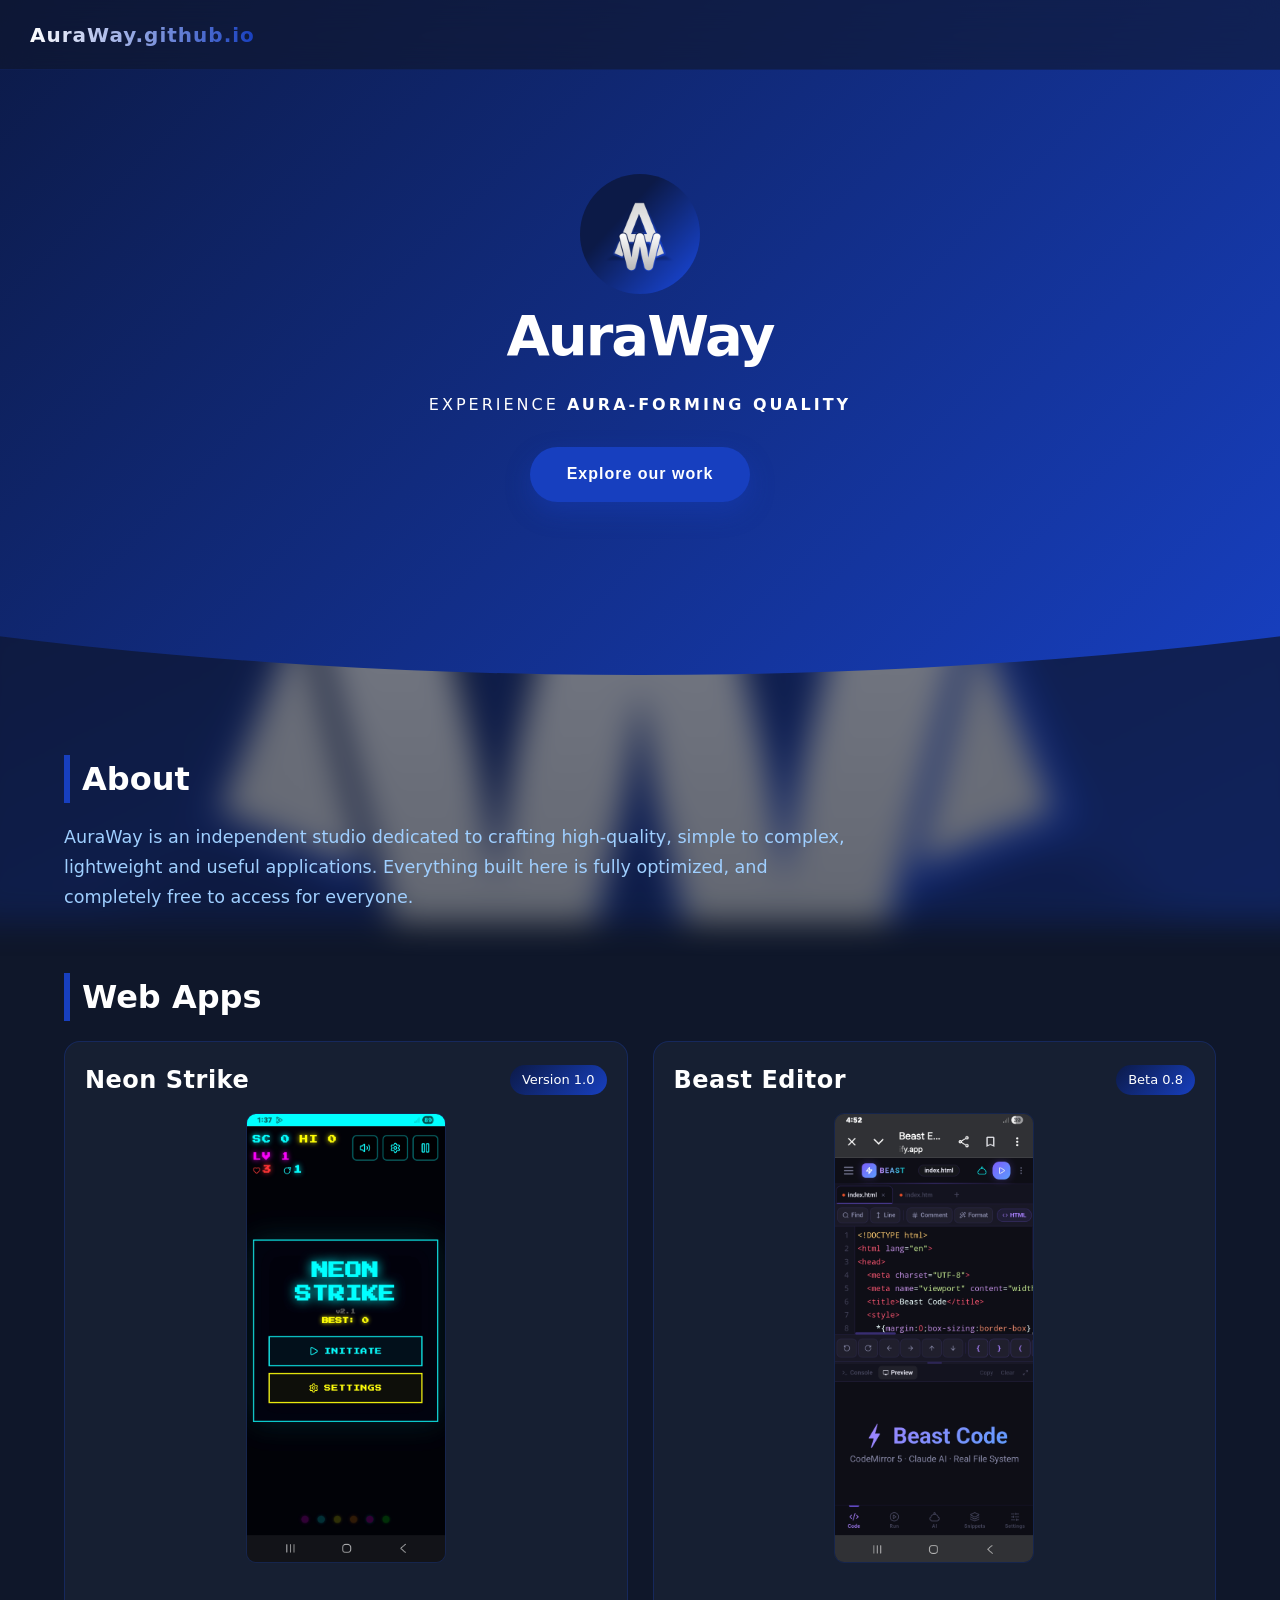
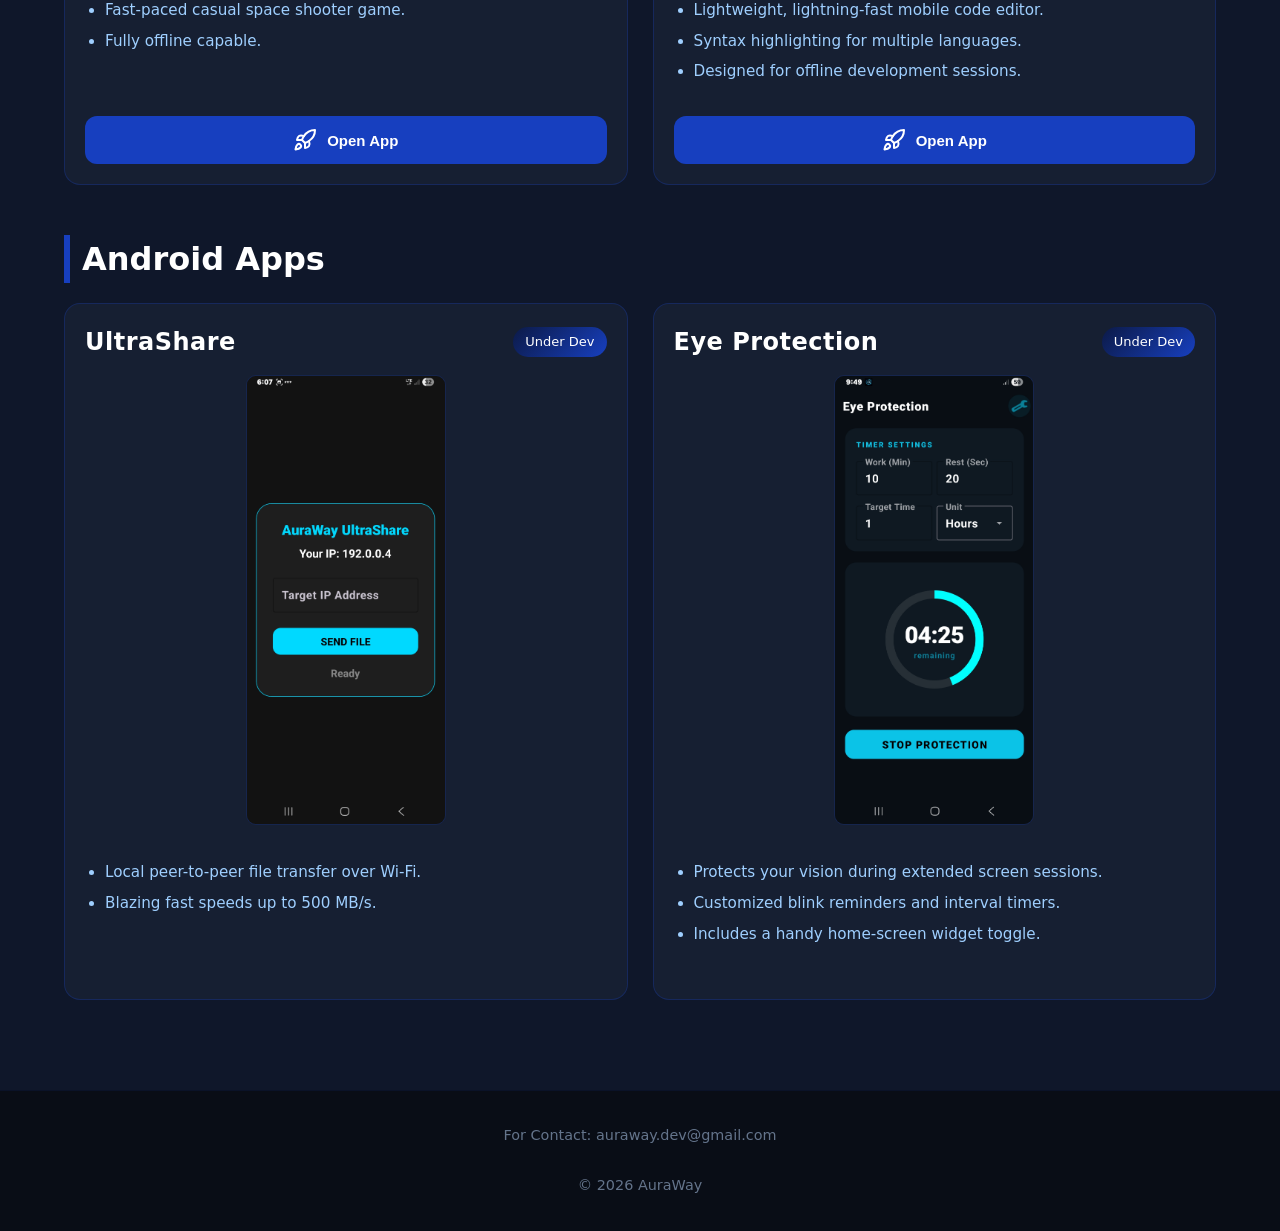
==== index.html @ 6bbdfcbd "Add files via upload" ====
<!DOCTYPE html>
<html lang="en">
<head>
  <meta charset="UTF-8">
  <meta name="viewport" content="width=device-width, initial-scale=1.0">
  <meta name="icon" content="aura_logo.png">
  <link rel="icon" type="image/png" href="aura_logo.png">
  <script src="lucide.min.js"></script>
  <title>AuraWay</title>
  <style>
    :root {
      --accent: linear-gradient(135deg, #0C1A47, #173fbf);
      --accent-one: #173fbf;
      --accent-two: #173fbf;
      --bg: #0f172a;
      --card-bg: #1e293b;
    }
    
    * {
      box-sizing: border-box;
    }
    
    body {
      margin: 0;
      font-family: 'Segoe UI', system-ui, -apple-system, sans-serif;
      color: white;
      overflow-x: hidden;
      line-height: 1.5;
      background-color: #0f172a; /* Safe fallback background color */
    }

    /* Highly Optimized Mobile-Friendly Parallax Layer */
    .auraway-fixed-bg {
      position: fixed;
      top: 0;
      left: 0;
      width: 100vw;
      height: 100vh;
      z-index: -1; /* Keeps background elements underneath text and cards */
      background-image: url("aura_logo_full.jpg");
      background-size: cover;
      background-position: center;
      
      /* Pure GPU rendering system to prevent mobile stuttering */
      filter: blur(15px);
      opacity: 0.45; /* Enhances reading accessibility against project text templates */
      transform: translate3d(0, 0, 0) scale(1.05); /* scale overrides edge blur halos */
      will-change: transform;
    }
    
    header {
      position: fixed;
      top: 0;
      width: 100%;
      height: 70px;
      display: flex;
      align-items: center;
      padding: 0 30px;
      background: rgba(15, 23, 42, 0.6);
      backdrop-filter: blur(15px);
      -webkit-backdrop-filter: blur(15px);
      z-index: 1000;
      border-bottom: 1px solid rgba(23, 63, 191, 0.2);
    }
    
    header h1 {
      font-size: 20px;
      margin: 0;
      letter-spacing: 1px;
      background: linear-gradient(to right, #ffffff, #173fbf);
      -webkit-background-clip: text;
      -webkit-text-fill-color: transparent;
    }
    
    .intro {
      height: 75vh;
      display: flex;
      flex-direction: column;
      align-items: center;
      justify-content: center;
      background: var(--accent);
      text-align: center;
      clip-path: ellipse(150% 100% at 50% 0%);
      padding: 0 20px;
    }
    
    .intro h1 {
      font-size: 3.5rem;
      margin: 0;
      font-weight: 800;
      letter-spacing: -2px;
      animation: slideUp 0.8s ease-out forwards;
    }
    
    .para {
      font-size: 1rem;
      text-transform: uppercase;
      letter-spacing: 3px;
      margin: 15px 0 30px 0;
      opacity: 0;
      animation: slideUp 0.8s ease-out 0.2s forwards;
    }
    
    .intro button {
      width: 220px;
      height: 55px;
      font-size: 16px;
      font-weight: 700;
      letter-spacing: 1px;
      border-radius: 50px;
      background: #173fbf;
      border: none;
      color: white;
      cursor: pointer;
      transition: transform 0.2s, box-shadow 0.2s;
      box-shadow: 0 10px 25px rgba(23, 63, 191, 0.4);
      -webkit-tap-highlight-color: transparent;
    }
    
    .intro button:active {
      transform: scale(0.95);
    }
    
    @keyframes slideUp {
      from {
        opacity: 0;
        transform: translateY(30px);
      }
      to {
        opacity: 1;
        transform: translateY(0);
      }
    }

    .container {
      width: 90%;
      max-width: 1200px;
      margin: 0 auto;
      padding: 40px 0;
    }

    .about-section {
      margin: 40px 0 60px 0;
    }

    .about-section p {
      font-size: 1.1rem;
      color: #9fcfff;
      max-width: 800px;
      line-height: 1.7;
    }

    .section-title {
      font-size: 2rem;
      margin: 40px 0 20px 0;
      color: white;
      border-left: 6px solid var(--accent-two);
      padding-left: 12px;
      font-weight: 800;
    }
    
    /* Responsive Grid for Cards */
    .grid-container {
      display: grid;
      grid-template-columns: repeat(auto-fit, minmax(280px, 1fr));
      gap: 25px;
      margin-bottom: 50px;
    }
    
    .card {
      background: rgba(30, 41, 59, 0.5);
      border: 1px solid rgba(23, 63, 191, 0.3);
      padding: 20px;
      border-radius: 16px;
      transition: all 0.3s ease;
      display: flex;
      flex-direction: column;
      justify-content: space-between;
    }

    .card-content {
      display: flex;
      flex-direction: column;
    }
    
    .card h2 {
      font-size: 1.5rem;
      font-weight: 800;
      letter-spacing: 0.5px;
      color: white;
      margin-top: 0;
      margin-bottom: 15px;
      text-align: center;
    }

    .card img {
      width: 100%;
      max-width: 200px;
      height: 450px;
      object-fit: cover;
      border-radius: 10px;
      border: 1px solid rgba(23, 63, 191, 0.2);
      margin: 0 auto 20px auto;
    }

    .card ul {
      padding-left: 20px;
      margin-bottom: 25px;
      color: #9fcfff;
    }
    
    .card li {
      margin-bottom: 8px;
      font-size: 0.95rem;
    }
    
    .card:hover {
      border-color: var(--accent-two);
      transform: translateY(-5px);
      background: rgba(30, 41, 59, 0.8);
      box-shadow: 0 10px 20px rgba(0, 0, 0, 0.2);
    }

    .card a {
      text-decoration: none;
      width: 100%;
    }
    
    .card button {
      width: 100%;
      height: 48px;
      font-size: 15px;
      font-weight: 600;
      border-radius: 12px;
      background: #173fbf;
      border: none;
      color: white;
      cursor: pointer;
      transition: 0.2s;
    }

    .card button:hover {
      background: #1e4edf;
    }

    .card button:active {
      transform: scale(0.98);
    }
    
    footer {
      background: #090d16;
      display: flex;
      flex-direction: column;
      align-items: center;
      justify-content: center;
      border-top: 1px solid rgba(23, 63, 191, 0.1);
      color: #64748b;
      font-size: 0.9rem;
      padding: 20px 0;
    }
    
    #aura_logo {
      width: 120px;
      height: 120px;
      background-size: cover;
      border-radius: 50%;
      animation: slideUp 0.8s ease-out forwards;
    }
    
    .row {
      display: flex;
      gap: 10px;
      justify-content: center;
      align-items: center;
    }
    
    .app_status {
      background: var(--accent);
      border-radius: 20px;
      font-size: 13px;
      display: flex;
      align-items: center;
      justify-content: center;
      height: 30px;
      padding: 0 12px;
    }
    
    .notshow {
      display: none;
    }
  </style>
</head>
<body>

  <!-- Isolated Performant Fixed Background Container Layer -->
  <div class="auraway-fixed-bg"></div>

  <header>
    <h1>AuraWay.github.io</h1>
  </header>

  <div class="intro">
    <img src="aura_logo_big.png" id="aura_logo" alt="AuraWay Logo">
    <h1>AuraWay</h1>
    <p class="para">Experience <b>Aura-Forming Quality</b></p>
    <button onclick="document.getElementById('web-apps').scrollIntoView({behavior: 'smooth'})">Explore our work</button>
  </div>

  <div class="container">
    
    <!-- About Section -->
    <div class="about-section">
      <h2 class="section-title">About</h2>
      <p>
        AuraWay is an independent studio dedicated to crafting high-quality, simple to complex, lightweight and useful applications. Everything built here is fully optimized, and completely free to access for everyone.
      </p>
    </div>

    <!-- Web Apps Section -->
    <h2 class="section-title" id="web-apps">Web Apps</h2>
    <div class="grid-container">
      
      <!-- Neon Strike -->
      <div class="card">
        <div class="card-content">
          <div class="row" style="justify-content: space-between; width: 100%; margin-bottom: 15px;">
            <h2 style="margin: 0;">Neon Strike</h2>
            <div class="app_status">Version 1.0</div>
          </div>
          <img src="n-s.jpg" alt="Neon Strike Showcase">
          <ul>
            <li>Fast-paced casual space shooter game.</li>
            <li>Fully offline capable.</li>
          </ul>
        </div>
        <a href="https://n-strike.netlify.app" target="_blank">
          <button>
            <div class="row">
              <i data-lucide="rocket"></i>
              <span>Open App</span>
            </div>
          </button>
        </a>
      </div>

      <!-- Hidden Beast Converter Element Structure -->
      <div class="notshow">
        <div class="card-content">
          <h2>Beast Converter</h2>
          <img src="" alt="Beast Converter Showcase">
          <ul>
            <li>High-speed local audio converter.</li>
            <li>Audio enhancements like bass boost and reverb.</li>
            <li>Built-in audio metadata/tag editor.</li>
          </ul>
        </div>
        <a href="https://beast-converter.netlify.app" target="_blank">
          <button>
            <div class="row">
              <i data-lucide="rocket"></i>
              <span>Open App</span>
            </div>
          </button>
        </a>
      </div>

      <!-- Beast Editor -->
      <div class="card">
        <div class="card-content">
          <div class="row" style="justify-content: space-between; width: 100%; margin-bottom: 15px;">
            <h2 style="margin: 0;">Beast Editor</h2>
            <div class="app_status">Beta 0.8</div>
          </div>
          <img src="b-ed.jpg" alt="Beast Editor Showcase">
          <ul>
            <li>Lightweight, lightning-fast mobile code editor.</li>
            <li>Syntax highlighting for multiple languages.</li>
            <li>Designed for offline development sessions.</li>
          </ul>
        </div>
        <a href="https://beast-editor.netlify.app" target="_blank">
          <button>
            <div class="row">
              <i data-lucide="rocket"></i>
              <span>Open App</span>
            </div>
          </button>
        </a>
      </div>
      
    </div>

    <!-- Android Apps Section -->
    <h2 class="section-title">Android Apps</h2>
    <div class="grid-container">
      
      <!-- UltraShare -->
      <div class="card">
        <div class="card-content">
          <div class="row" style="justify-content: space-between; width: 100%; margin-bottom: 15px;">
            <h2 style="margin: 0;">UltraShare</h2>
            <div class="app_status">Under Dev</div>
          </div>
          <img src="ultsh.jpg" alt="UltraShare Showcase">
          <ul>
            <li>Local peer-to-peer file transfer over Wi-Fi.</li>
            <li>Blazing fast speeds up to 500 MB/s.</li>
          </ul>
        </div>
      </div>

      <!-- Eye Protection -->
      <div class="card">
        <div class="card-content">
          <div class="row" style="justify-content: space-between; width: 100%; margin-bottom: 15px;">
            <h2 style="margin: 0;">Eye Protection</h2>
            <div class="app_status">Under Dev</div>
          </div>
          <img src="eye-pt.jpg" alt="Eye Protection Showcase">
          <ul>
            <li>Protects your vision during extended screen sessions.</li>
            <li>Customized blink reminders and interval timers.</li>
            <li>Includes a handy home-screen widget toggle.</li>
          </ul>
        </div>
        <button onclick="down_load('ep.apk')" class="notshow">
          <div class="row">
            <i data-lucide="download"></i> 
            <span>Download From Galaxy Store</span>
          </div>
        </button>
      </div>

    </div>

  </div>

  <footer>
    <p>For Contact: auraway.dev@gmail.com</p>
    <p id="cop">&copy; 2026 AuraWay</p>
  </footer>

  <script src="app.js"></script>
  <script>
    // Initialize Lucide icons seamlessly inside document lifecycle context
    if (typeof lucide !== 'undefined') {
      lucide.createIcons();
    }
  </script>
</body>
</html>
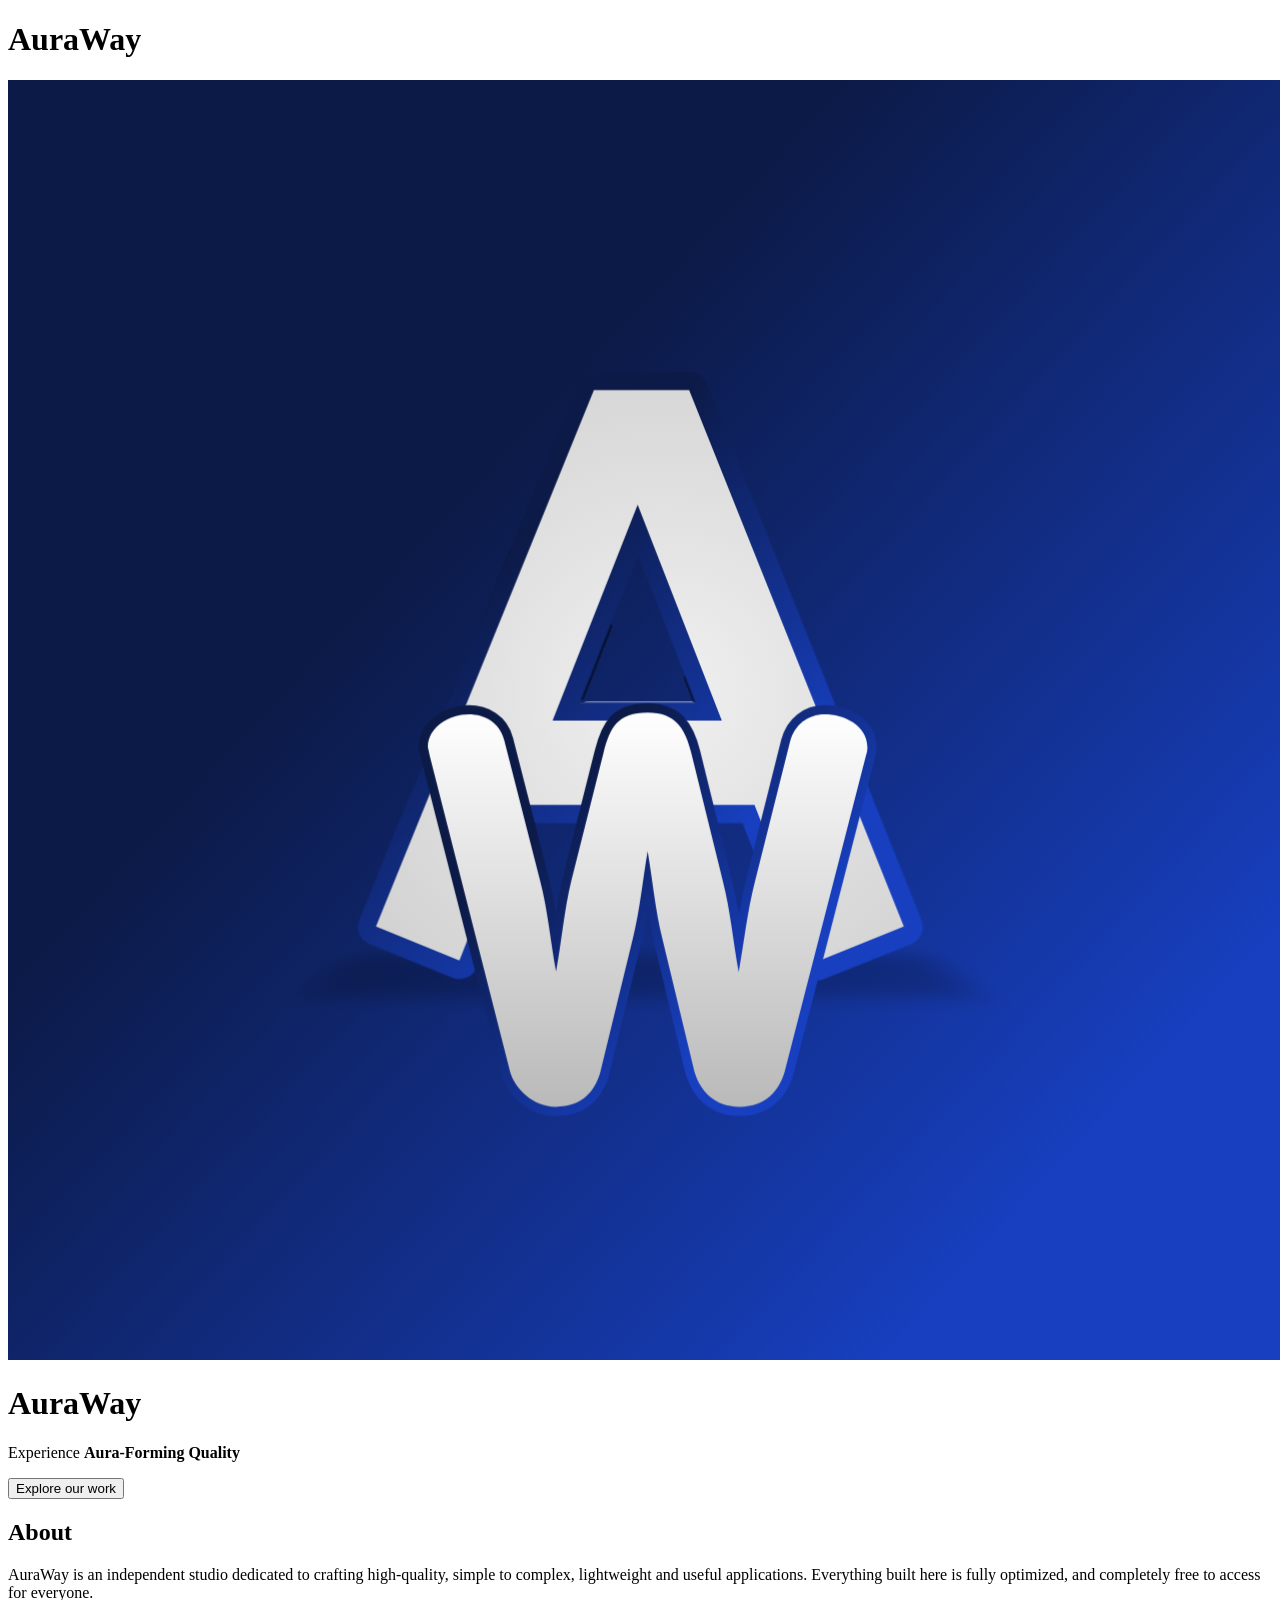
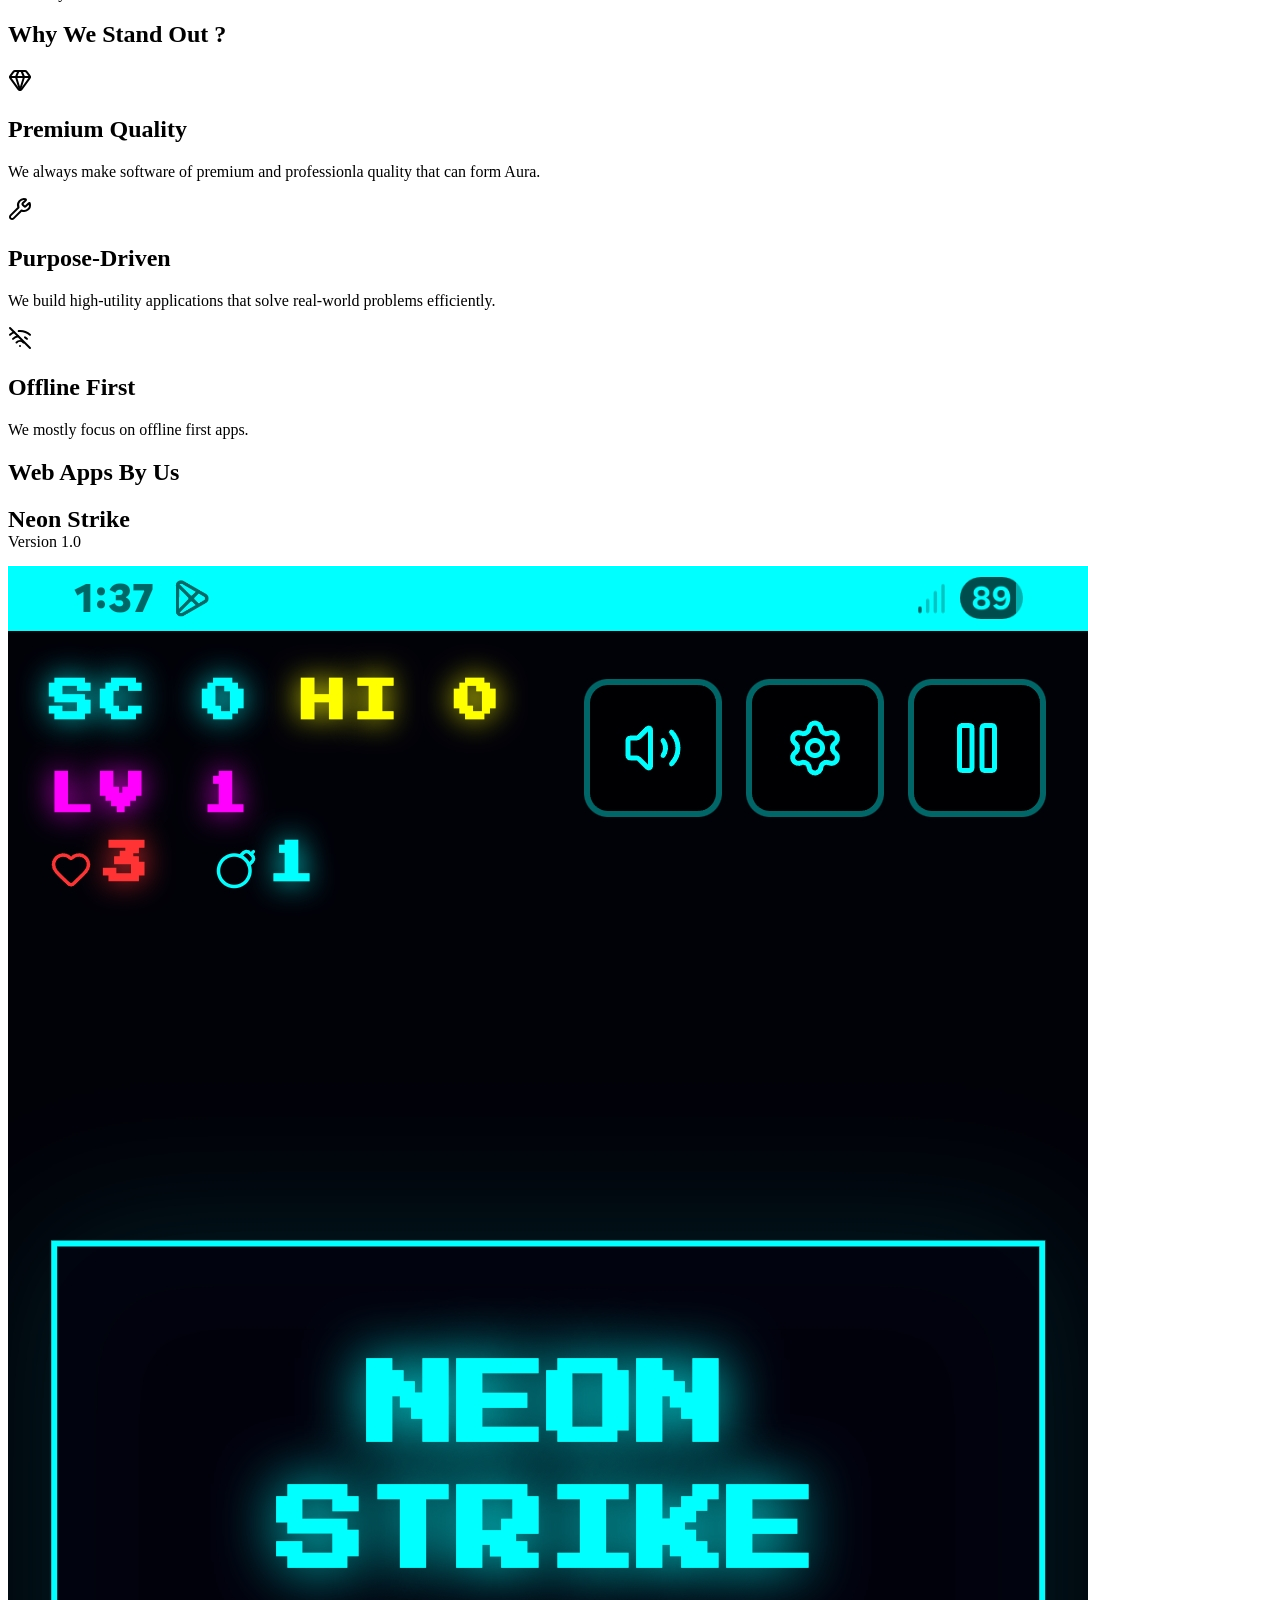
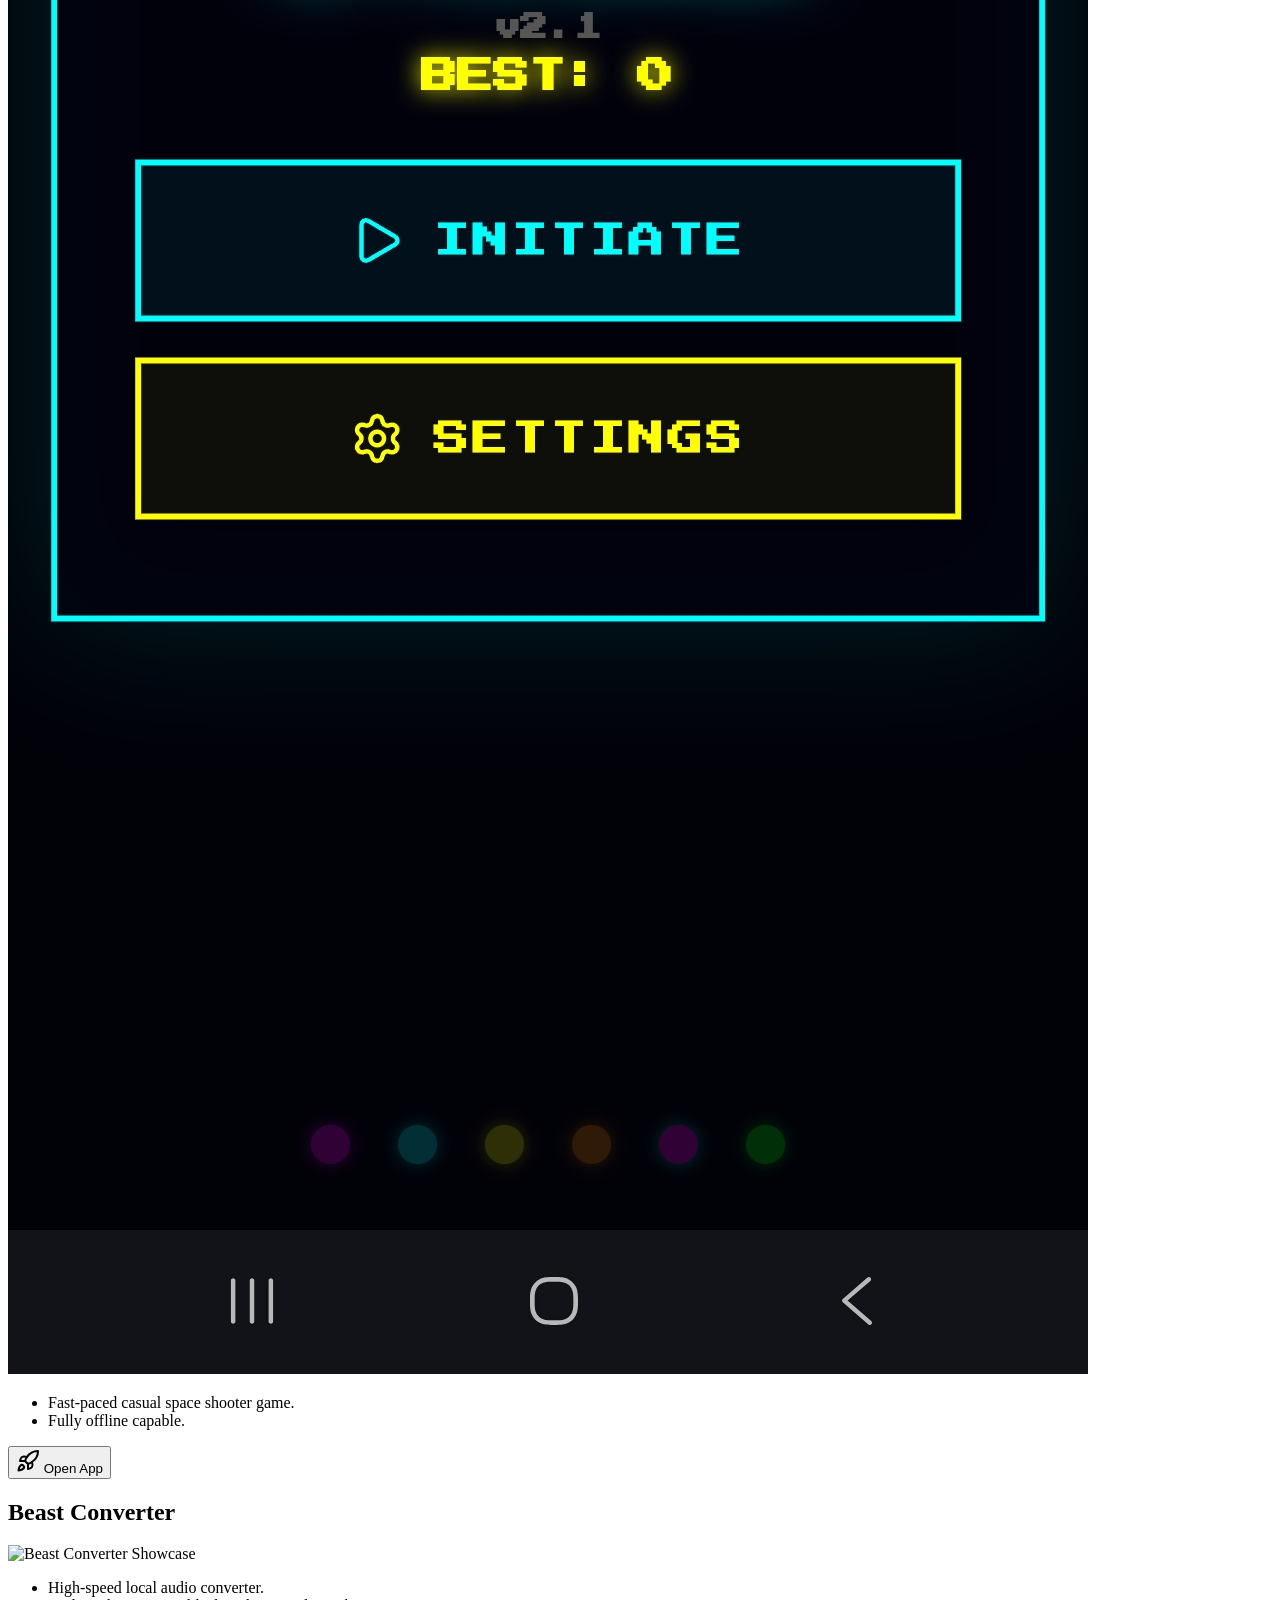
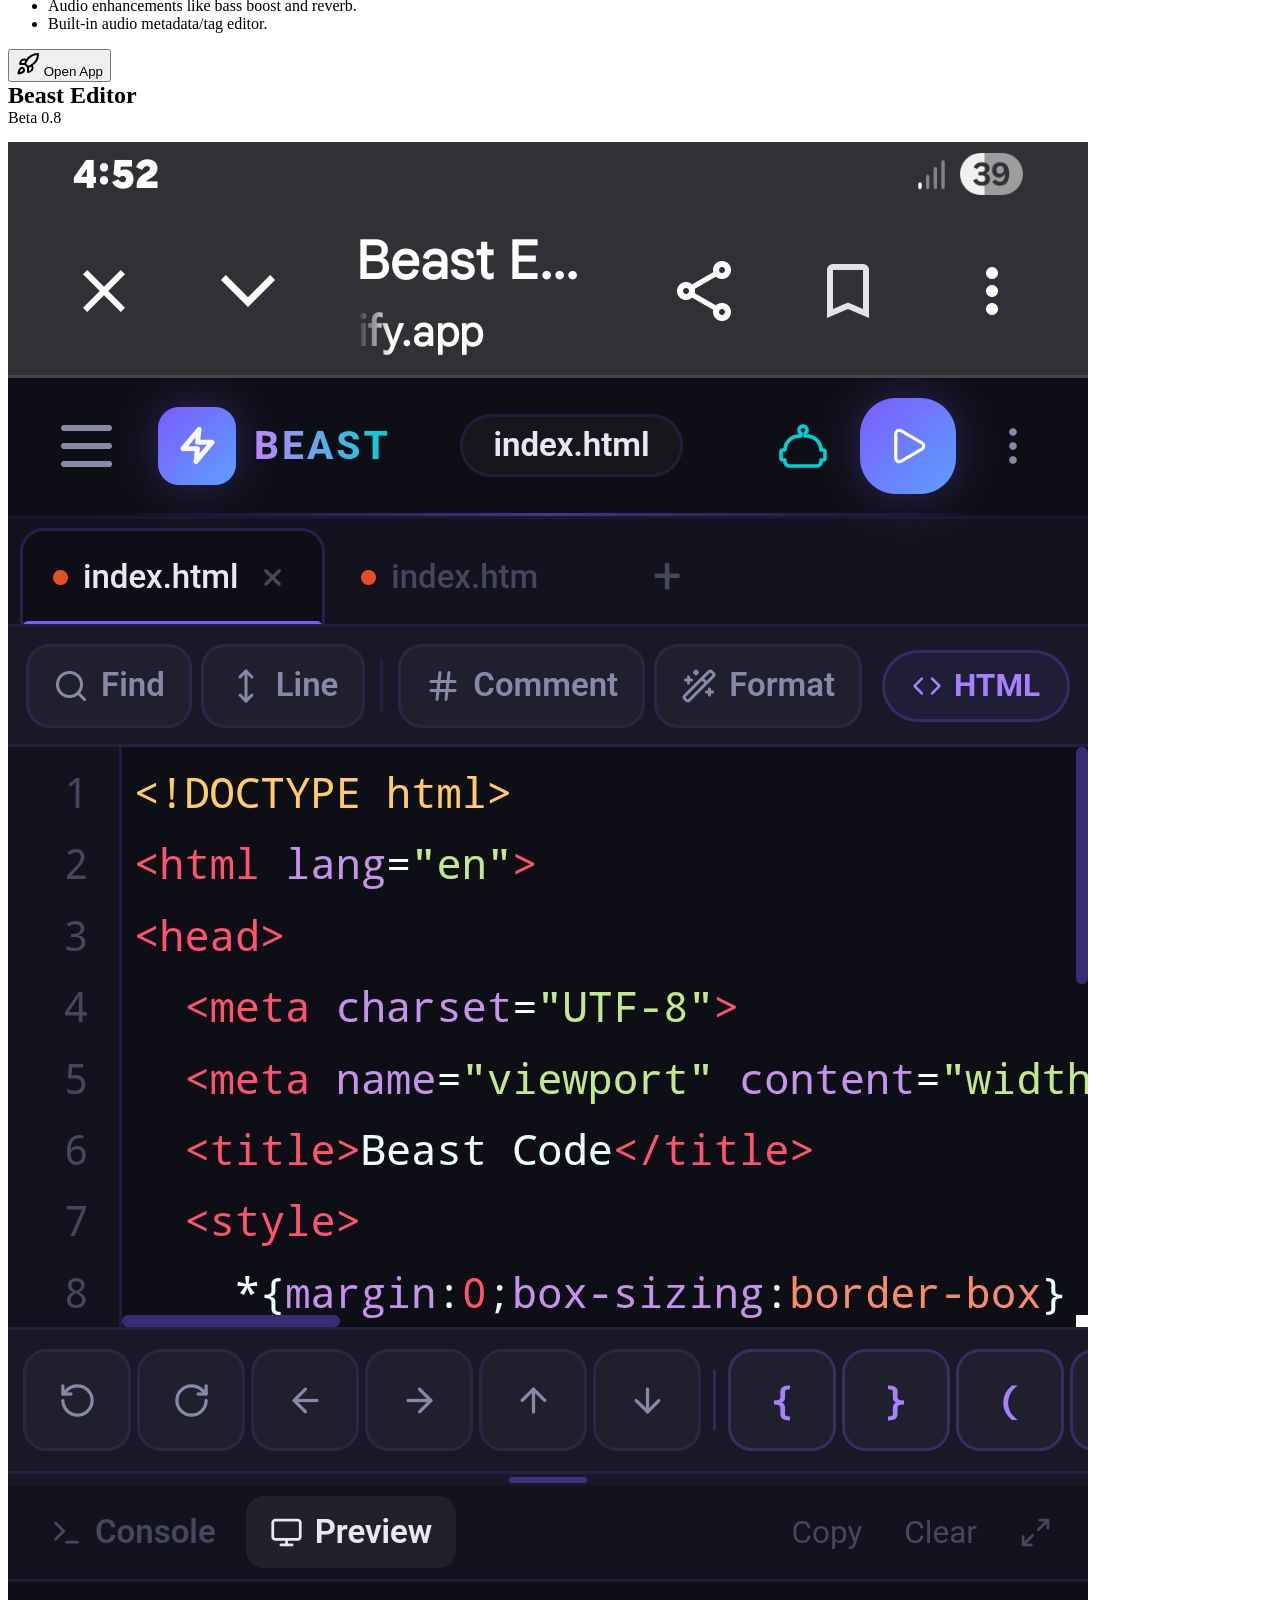
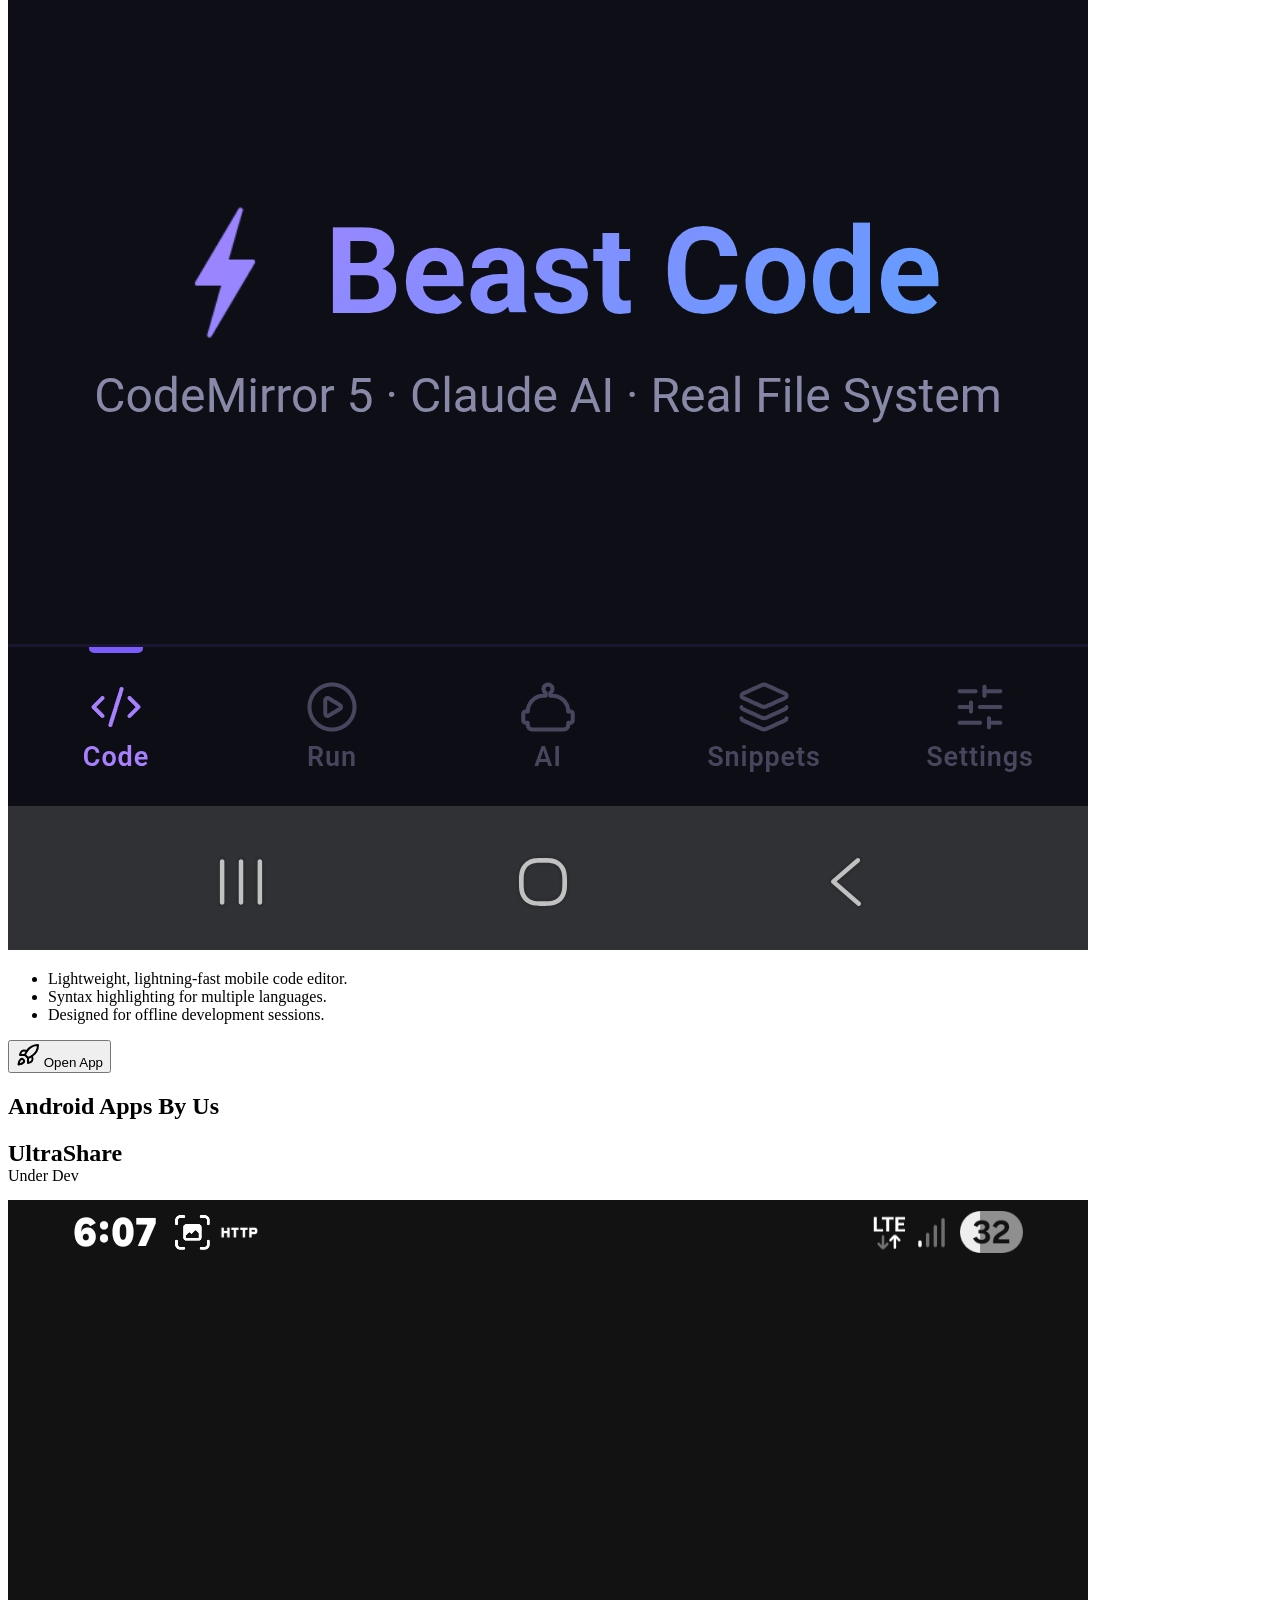
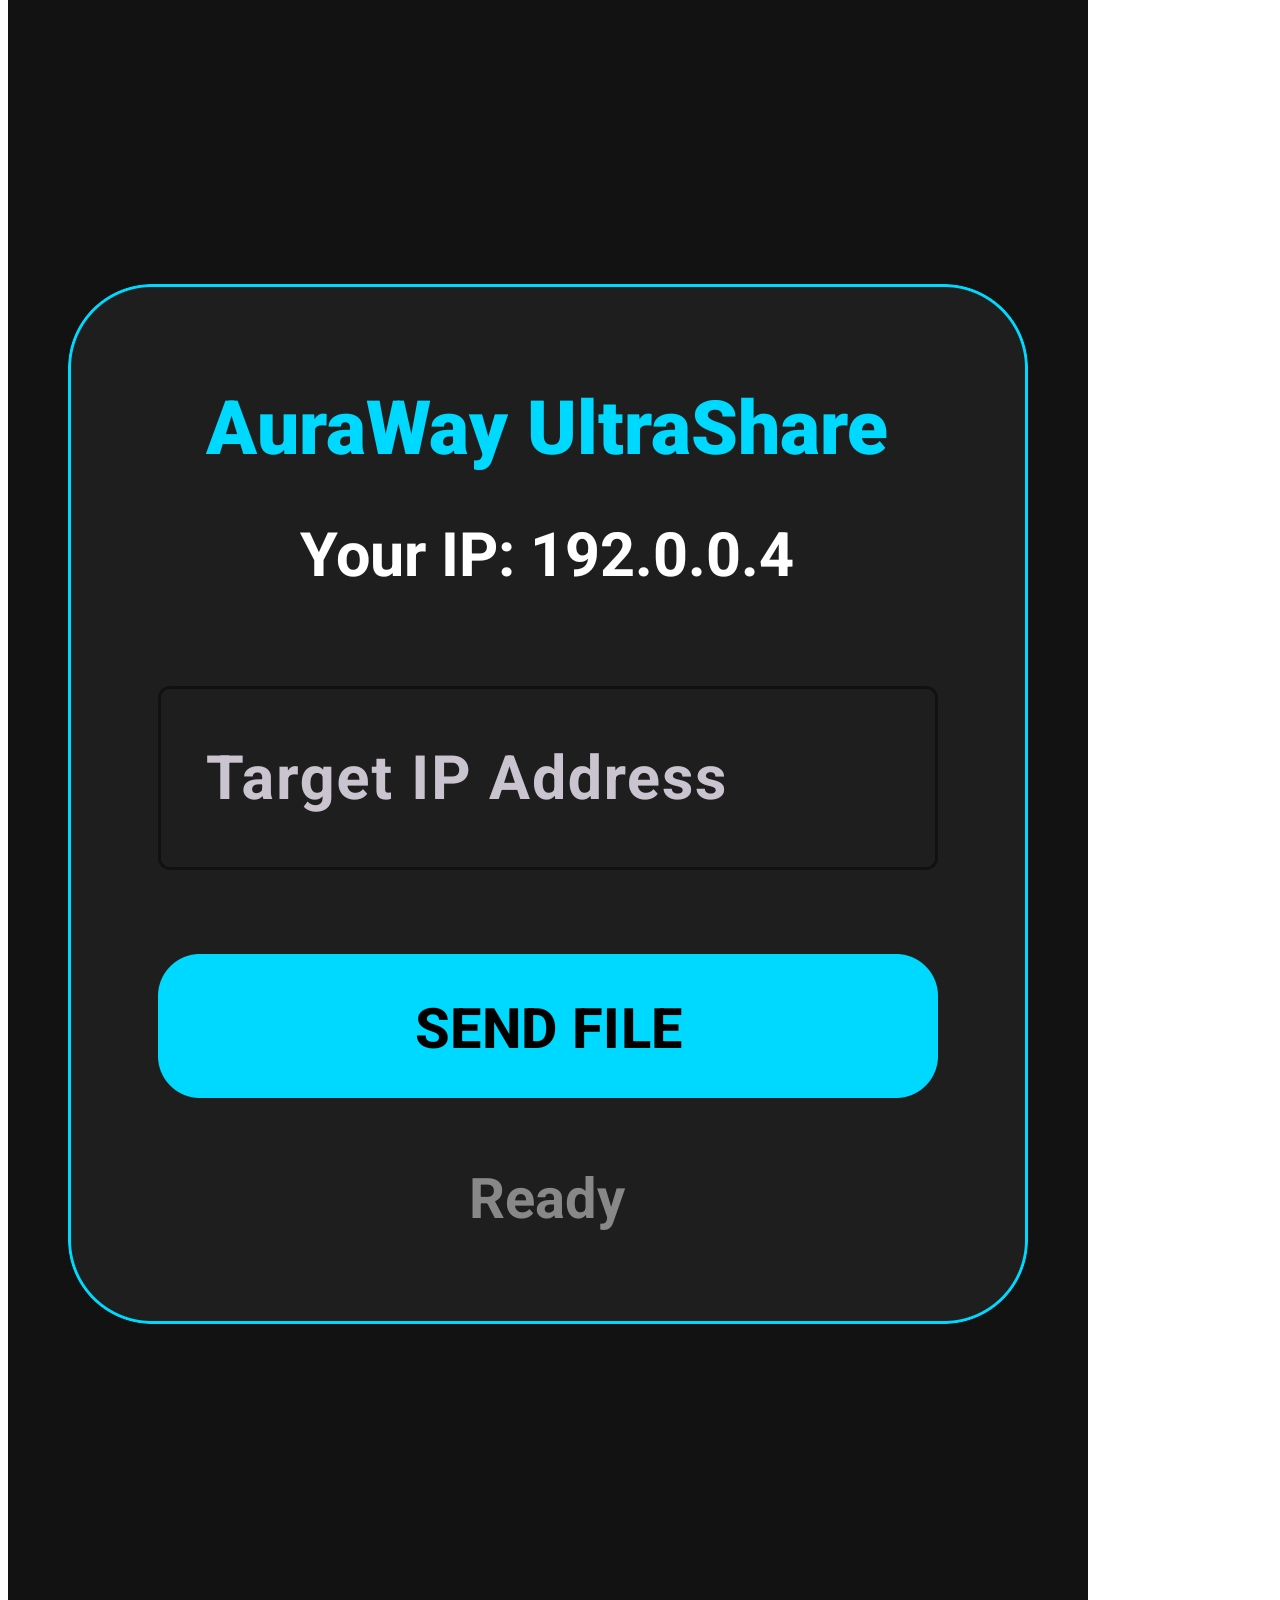
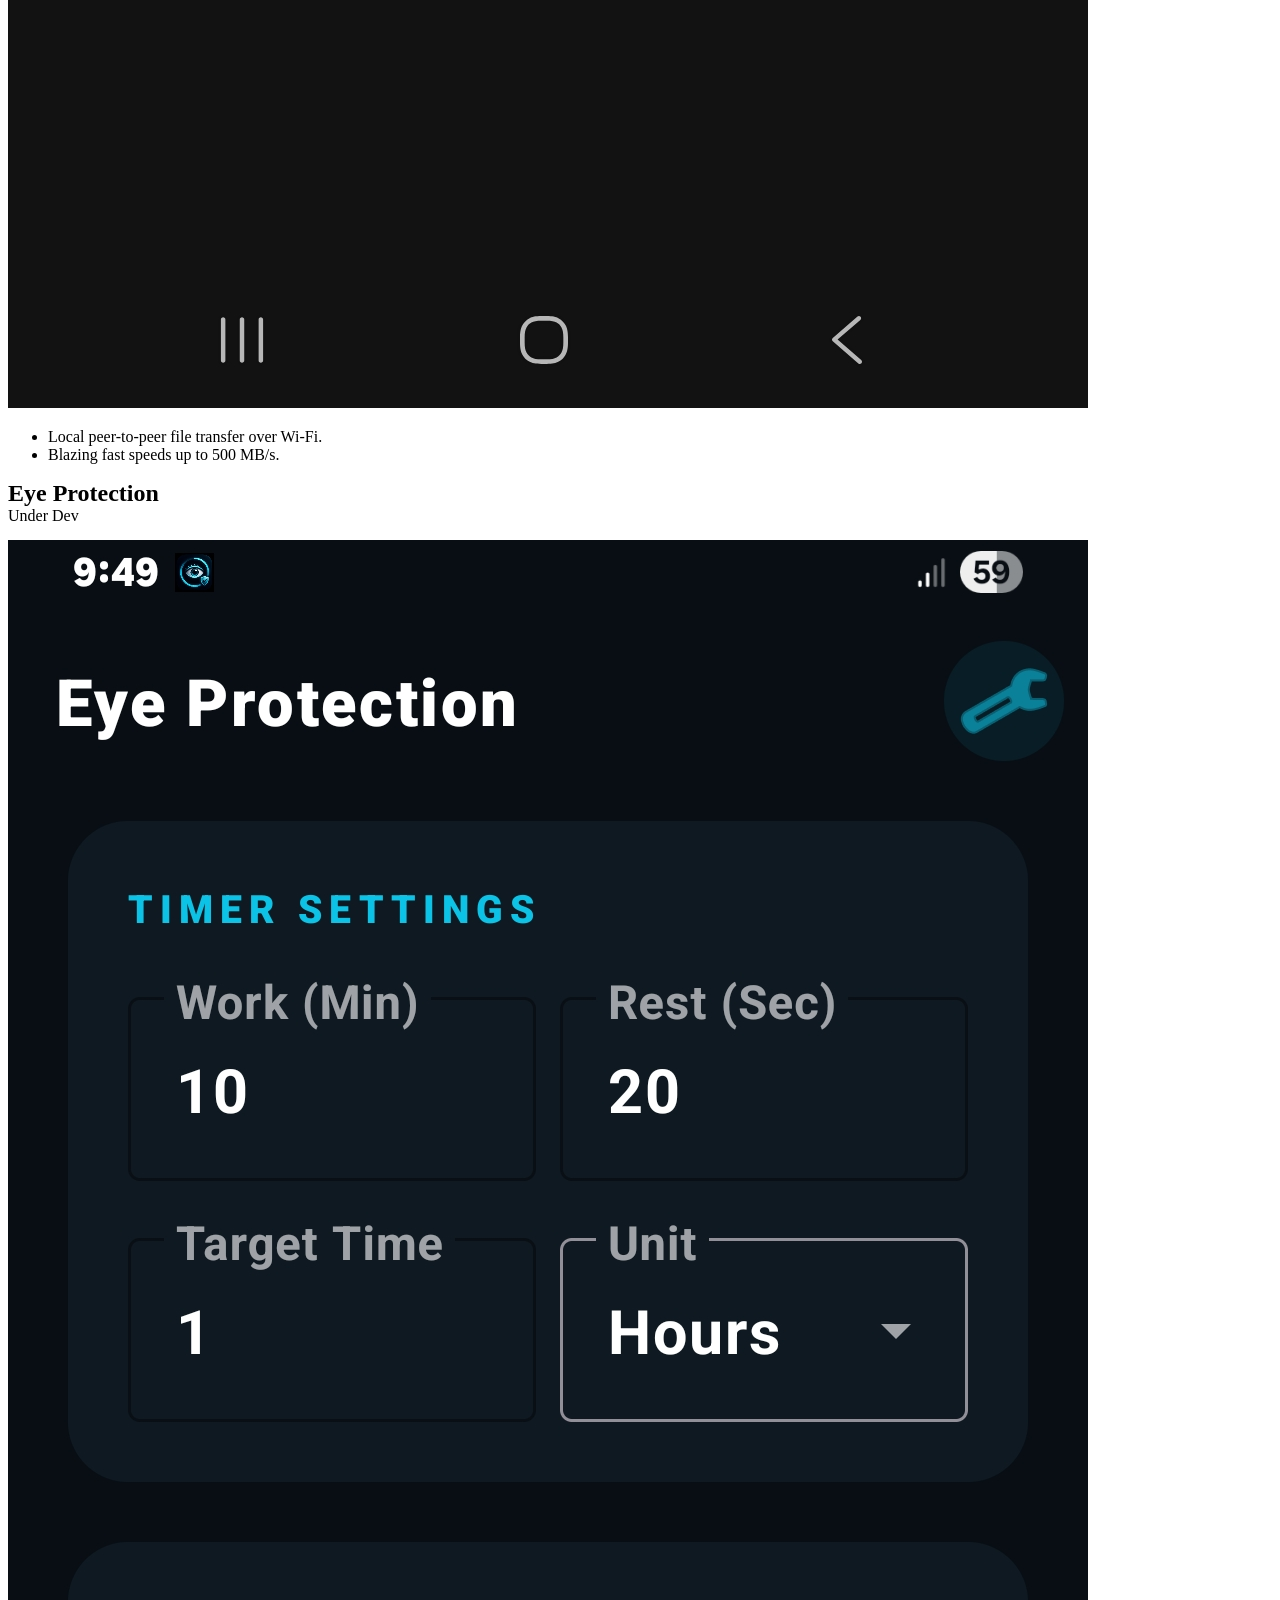
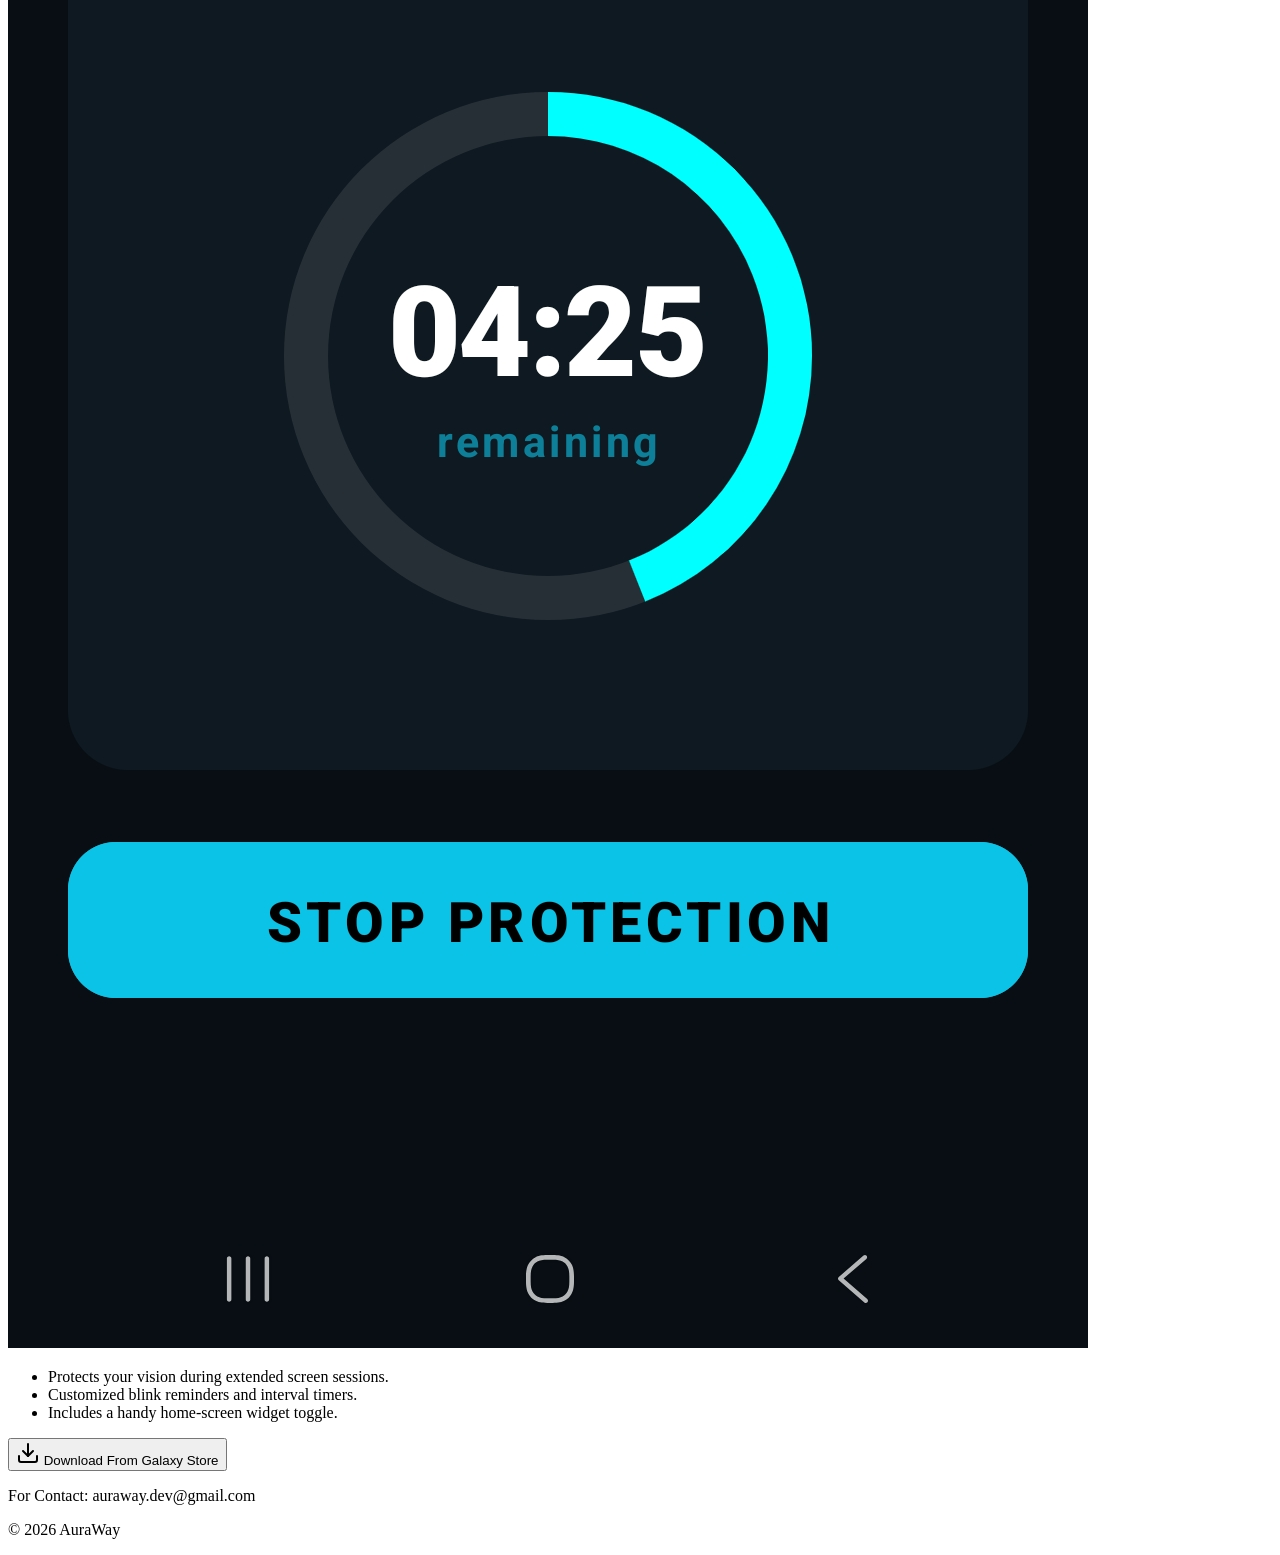
==== commit 2b8fd51b: "Create index.html" ====
--- a/index.html
+++ b/index.html
@@ -7,307 +7,25 @@
   <link rel="icon" type="image/png" href="aura_logo.png">
   <script src="lucide.min.js"></script>
   <title>AuraWay</title>
-  <style>
-    :root {
-      --accent: linear-gradient(135deg, #0C1A47, #173fbf);
-      --accent-one: #173fbf;
-      --accent-two: #173fbf;
-      --bg: #0f172a;
-      --card-bg: #1e293b;
-    }
-    
-    * {
-      box-sizing: border-box;
-    }
-    
-    body {
-      margin: 0;
-      font-family: 'Segoe UI', system-ui, -apple-system, sans-serif;
-      color: white;
-      overflow-x: hidden;
-      line-height: 1.5;
-      background-color: #0f172a; /* Safe fallback background color */
-    }
-
-    /* Highly Optimized Mobile-Friendly Parallax Layer */
-    .auraway-fixed-bg {
-      position: fixed;
-      top: 0;
-      left: 0;
-      width: 100vw;
-      height: 100vh;
-      z-index: -1; /* Keeps background elements underneath text and cards */
-      background-image: url("aura_logo_full.jpg");
-      background-size: cover;
-      background-position: center;
-      
-      /* Pure GPU rendering system to prevent mobile stuttering */
-      filter: blur(15px);
-      opacity: 0.45; /* Enhances reading accessibility against project text templates */
-      transform: translate3d(0, 0, 0) scale(1.05); /* scale overrides edge blur halos */
-      will-change: transform;
-    }
-    
-    header {
-      position: fixed;
-      top: 0;
-      width: 100%;
-      height: 70px;
-      display: flex;
-      align-items: center;
-      padding: 0 30px;
-      background: rgba(15, 23, 42, 0.6);
-      backdrop-filter: blur(15px);
-      -webkit-backdrop-filter: blur(15px);
-      z-index: 1000;
-      border-bottom: 1px solid rgba(23, 63, 191, 0.2);
-    }
-    
-    header h1 {
-      font-size: 20px;
-      margin: 0;
-      letter-spacing: 1px;
-      background: linear-gradient(to right, #ffffff, #173fbf);
-      -webkit-background-clip: text;
-      -webkit-text-fill-color: transparent;
-    }
-    
-    .intro {
-      height: 75vh;
-      display: flex;
-      flex-direction: column;
-      align-items: center;
-      justify-content: center;
-      background: var(--accent);
-      text-align: center;
-      clip-path: ellipse(150% 100% at 50% 0%);
-      padding: 0 20px;
-    }
-    
-    .intro h1 {
-      font-size: 3.5rem;
-      margin: 0;
-      font-weight: 800;
-      letter-spacing: -2px;
-      animation: slideUp 0.8s ease-out forwards;
-    }
-    
-    .para {
-      font-size: 1rem;
-      text-transform: uppercase;
-      letter-spacing: 3px;
-      margin: 15px 0 30px 0;
-      opacity: 0;
-      animation: slideUp 0.8s ease-out 0.2s forwards;
-    }
-    
-    .intro button {
-      width: 220px;
-      height: 55px;
-      font-size: 16px;
-      font-weight: 700;
-      letter-spacing: 1px;
-      border-radius: 50px;
-      background: #173fbf;
-      border: none;
-      color: white;
-      cursor: pointer;
-      transition: transform 0.2s, box-shadow 0.2s;
-      box-shadow: 0 10px 25px rgba(23, 63, 191, 0.4);
-      -webkit-tap-highlight-color: transparent;
-    }
-    
-    .intro button:active {
-      transform: scale(0.95);
-    }
-    
-    @keyframes slideUp {
-      from {
-        opacity: 0;
-        transform: translateY(30px);
-      }
-      to {
-        opacity: 1;
-        transform: translateY(0);
-      }
-    }
-
-    .container {
-      width: 90%;
-      max-width: 1200px;
-      margin: 0 auto;
-      padding: 40px 0;
-    }
-
-    .about-section {
-      margin: 40px 0 60px 0;
-    }
-
-    .about-section p {
-      font-size: 1.1rem;
-      color: #9fcfff;
-      max-width: 800px;
-      line-height: 1.7;
-    }
-
-    .section-title {
-      font-size: 2rem;
-      margin: 40px 0 20px 0;
-      color: white;
-      border-left: 6px solid var(--accent-two);
-      padding-left: 12px;
-      font-weight: 800;
-    }
-    
-    /* Responsive Grid for Cards */
-    .grid-container {
-      display: grid;
-      grid-template-columns: repeat(auto-fit, minmax(280px, 1fr));
-      gap: 25px;
-      margin-bottom: 50px;
-    }
-    
-    .card {
-      background: rgba(30, 41, 59, 0.5);
-      border: 1px solid rgba(23, 63, 191, 0.3);
-      padding: 20px;
-      border-radius: 16px;
-      transition: all 0.3s ease;
-      display: flex;
-      flex-direction: column;
-      justify-content: space-between;
-    }
-
-    .card-content {
-      display: flex;
-      flex-direction: column;
-    }
-    
-    .card h2 {
-      font-size: 1.5rem;
-      font-weight: 800;
-      letter-spacing: 0.5px;
-      color: white;
-      margin-top: 0;
-      margin-bottom: 15px;
-      text-align: center;
-    }
-
-    .card img {
-      width: 100%;
-      max-width: 200px;
-      height: 450px;
-      object-fit: cover;
-      border-radius: 10px;
-      border: 1px solid rgba(23, 63, 191, 0.2);
-      margin: 0 auto 20px auto;
-    }
-
-    .card ul {
-      padding-left: 20px;
-      margin-bottom: 25px;
-      color: #9fcfff;
-    }
-    
-    .card li {
-      margin-bottom: 8px;
-      font-size: 0.95rem;
-    }
-    
-    .card:hover {
-      border-color: var(--accent-two);
-      transform: translateY(-5px);
-      background: rgba(30, 41, 59, 0.8);
-      box-shadow: 0 10px 20px rgba(0, 0, 0, 0.2);
-    }
-
-    .card a {
-      text-decoration: none;
-      width: 100%;
-    }
-    
-    .card button {
-      width: 100%;
-      height: 48px;
-      font-size: 15px;
-      font-weight: 600;
-      border-radius: 12px;
-      background: #173fbf;
-      border: none;
-      color: white;
-      cursor: pointer;
-      transition: 0.2s;
-    }
-
-    .card button:hover {
-      background: #1e4edf;
-    }
-
-    .card button:active {
-      transform: scale(0.98);
-    }
-    
-    footer {
-      background: #090d16;
-      display: flex;
-      flex-direction: column;
-      align-items: center;
-      justify-content: center;
-      border-top: 1px solid rgba(23, 63, 191, 0.1);
-      color: #64748b;
-      font-size: 0.9rem;
-      padding: 20px 0;
-    }
-    
-    #aura_logo {
-      width: 120px;
-      height: 120px;
-      background-size: cover;
-      border-radius: 50%;
-      animation: slideUp 0.8s ease-out forwards;
-    }
-    
-    .row {
-      display: flex;
-      gap: 10px;
-      justify-content: center;
-      align-items: center;
-    }
-    
-    .app_status {
-      background: var(--accent);
-      border-radius: 20px;
-      font-size: 13px;
-      display: flex;
-      align-items: center;
-      justify-content: center;
-      height: 30px;
-      padding: 0 12px;
-    }
-    
-    .notshow {
-      display: none;
-    }
-  </style>
+  <link rel="stylesheet" href="style.css">
 </head>
 <body>
-
   <!-- Isolated Performant Fixed Background Container Layer -->
   <div class="auraway-fixed-bg"></div>
-
   <header>
-    <h1>AuraWay.github.io</h1>
+    <h1>AuraWay</h1>
   </header>
-
   <div class="intro">
     <img src="aura_logo_big.png" id="aura_logo" alt="AuraWay Logo">
     <h1>AuraWay</h1>
-    <p class="para">Experience <b>Aura-Forming Quality</b></p>
+    <p class="para">
+      Experience <b>Aura-Forming Quality</b>
+    </p>
     <button onclick="document.getElementById('web-apps').scrollIntoView({behavior: 'smooth'})">Explore our work</button>
   </div>
 
   <div class="container">
-    
+
     <!-- About Section -->
     <div class="about-section">
       <h2 class="section-title">About</h2>
@@ -315,17 +33,48 @@
         AuraWay is an independent studio dedicated to crafting high-quality, simple to complex, lightweight and useful applications. Everything built here is fully optimized, and completely free to access for everyone.
       </p>
     </div>
-
+    <h2 class="section-title">Why We Stand Out ?</h2>
+    <div class="grid-container">
+      <div class="card">
+        <div class="column">
+          <i data-lucide="gem" class="quality-icon"></i>
+          <h2 class="quality-text">Premium Quality</h2>
+        </div>
+        <p class="quality">
+          We always make software of premium and professionla quality that can form Aura.
+        </p>
+      </div>
+      <div class="card quality-card">
+        <div class="column">
+          <i data-lucide="wrench" class="quality-icon"></i>
+          <h2 class="quality-text">Purpose-Driven</h2>
+        </div>
+        <p class="quality">
+          We build high-utility applications that solve real-world problems efficiently.
+        </p>
+      </div>
+      <div class="card quality-card">
+        <div class="column">
+          <i data-lucide="wifi-off" class="quality-icon"></i>
+          <h2 class="quality-text">Offline First</h2>
+        </div>
+        <p class="quality">
+          We mostly focus on offline first apps.
+        </p>
+      </div>
+    </div>
     <!-- Web Apps Section -->
-    <h2 class="section-title" id="web-apps">Web Apps</h2>
+    <h2 class="section-title" id="web-apps">Web Apps By Us</h2>
     <div class="grid-container">
-      
+
       <!-- Neon Strike -->
       <div class="card">
         <div class="card-content">
           <div class="row" style="justify-content: space-between; width: 100%; margin-bottom: 15px;">
             <h2 style="margin: 0;">Neon Strike</h2>
-            <div class="app_status">Version 1.0</div>
+            <div class="app_status">
+              Version 1.0
+            </div>
           </div>
           <img src="n-s.jpg" alt="Neon Strike Showcase">
           <ul>
@@ -369,7 +118,9 @@
         <div class="card-content">
           <div class="row" style="justify-content: space-between; width: 100%; margin-bottom: 15px;">
             <h2 style="margin: 0;">Beast Editor</h2>
-            <div class="app_status">Beta 0.8</div>
+            <div class="app_status">
+              Beta 0.8
+            </div>
           </div>
           <img src="b-ed.jpg" alt="Beast Editor Showcase">
           <ul>
@@ -387,19 +138,20 @@
           </button>
         </a>
       </div>
-      
+
     </div>
 
     <!-- Android Apps Section -->
-    <h2 class="section-title">Android Apps</h2>
+    <h2 class="section-title">Android Apps By Us</h2>
     <div class="grid-container">
-      
       <!-- UltraShare -->
       <div class="card">
         <div class="card-content">
           <div class="row" style="justify-content: space-between; width: 100%; margin-bottom: 15px;">
             <h2 style="margin: 0;">UltraShare</h2>
-            <div class="app_status">Under Dev</div>
+            <div class="app_status">
+              Under Dev
+            </div>
           </div>
           <img src="ultsh.jpg" alt="UltraShare Showcase">
           <ul>
@@ -414,7 +166,9 @@
         <div class="card-content">
           <div class="row" style="justify-content: space-between; width: 100%; margin-bottom: 15px;">
             <h2 style="margin: 0;">Eye Protection</h2>
-            <div class="app_status">Under Dev</div>
+            <div class="app_status">
+              Under Dev
+            </div>
           </div>
           <img src="eye-pt.jpg" alt="Eye Protection Showcase">
           <ul>
@@ -425,21 +179,21 @@
         </div>
         <button onclick="down_load('ep.apk')" class="notshow">
           <div class="row">
-            <i data-lucide="download"></i> 
+            <i data-lucide="download"></i>
             <span>Download From Galaxy Store</span>
           </div>
         </button>
       </div>
-
-    </div>
-
+    </div>
   </div>
-
   <footer>
-    <p>For Contact: auraway.dev@gmail.com</p>
-    <p id="cop">&copy; 2026 AuraWay</p>
+    <p>
+      For Contact: auraway.dev@gmail.com
+    </p>
+    <p id="cop">
+      &copy; 2026 AuraWay
+    </p>
   </footer>
-
   <script src="app.js"></script>
   <script>
     // Initialize Lucide icons seamlessly inside document lifecycle context
@@ -448,4 +202,4 @@
     }
   </script>
 </body>
-</html>
+</html>
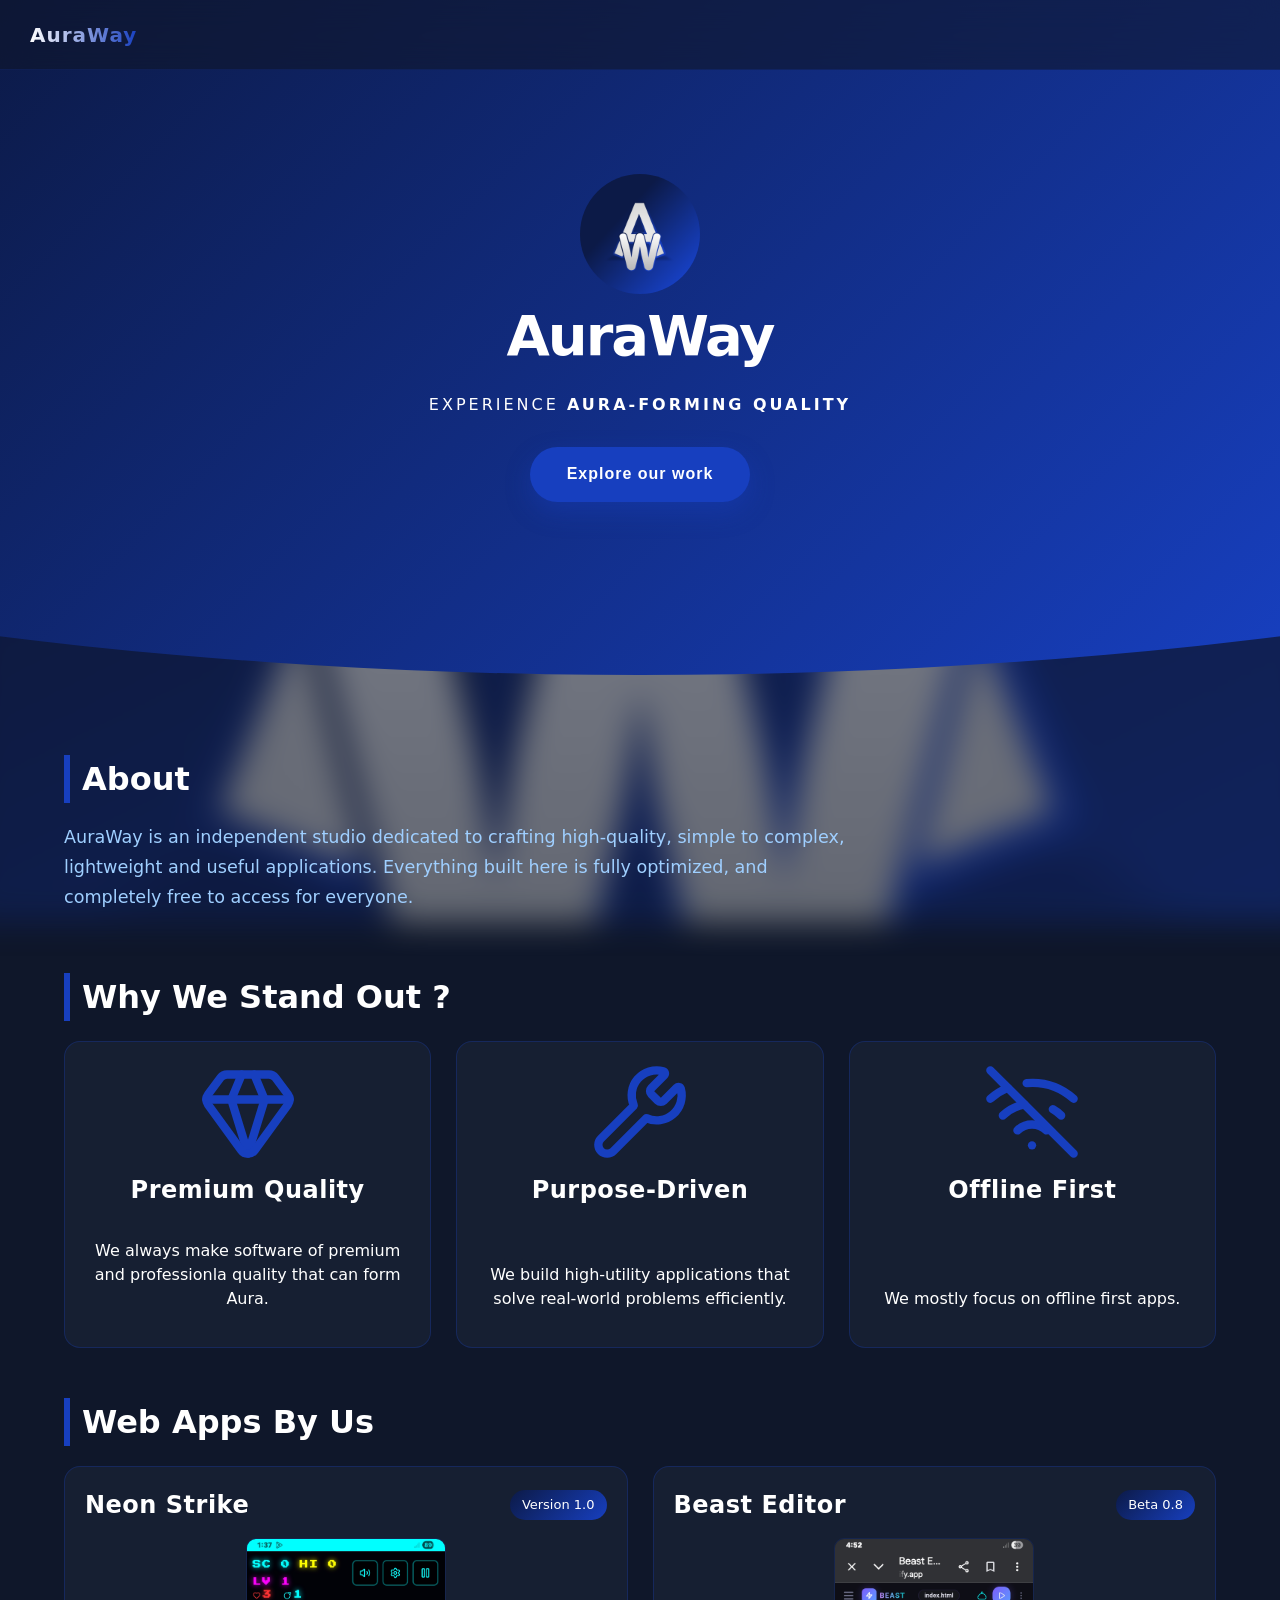
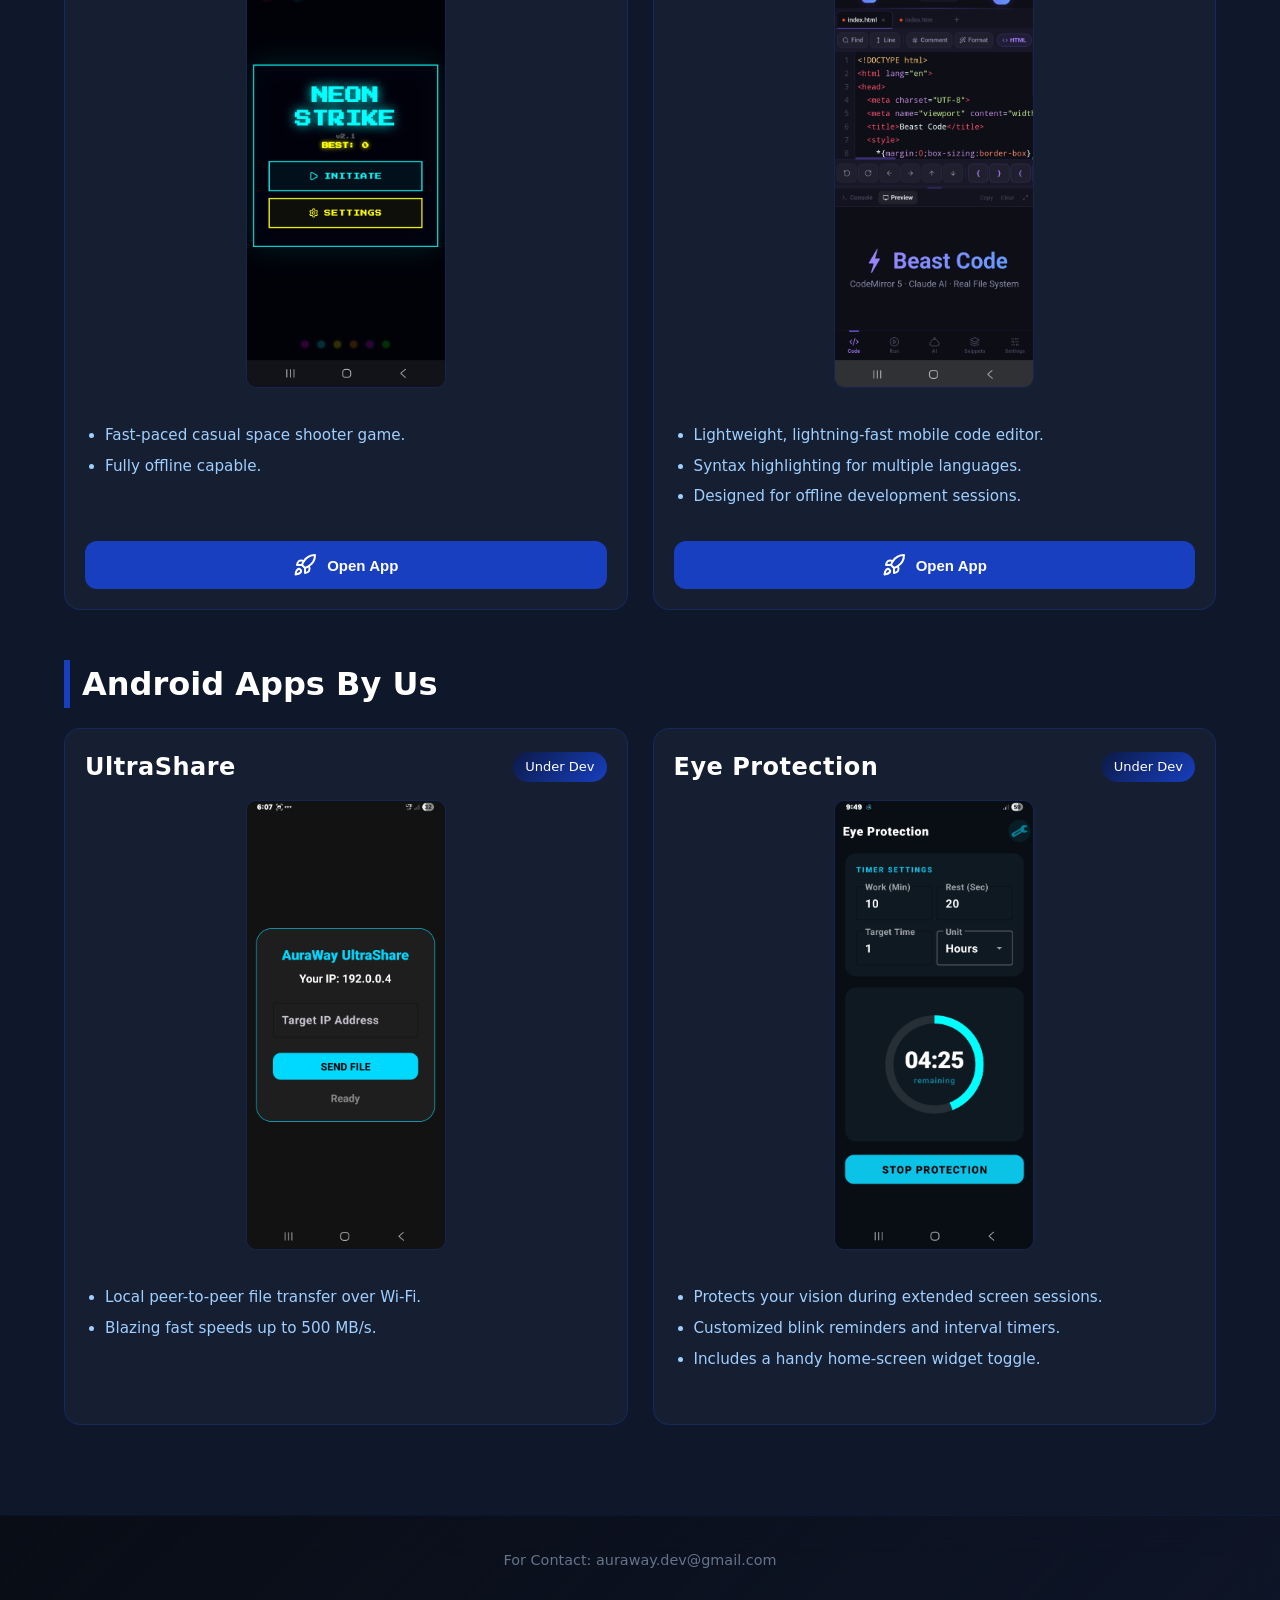
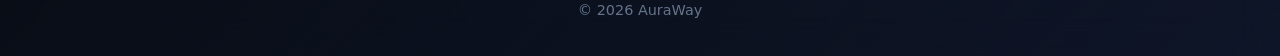
==== commit 7222f3e2: "Add meta description to index.html Added a meta description for SEO and branding." ====
--- a/index.html
+++ b/index.html
@@ -4,6 +4,7 @@
   <meta charset="UTF-8">
   <meta name="viewport" content="width=device-width, initial-scale=1.0">
   <meta name="icon" content="aura_logo.png">
+  <meta name="description" content="AuraWay — Experience aura forming quality! Empowering developers and everyday users with meaningful software built to solve real challenges.">
   <link rel="icon" type="image/png" href="aura_logo.png">
   <script src="lucide.min.js"></script>
   <title>AuraWay</title>
@@ -202,4 +203,4 @@
     }
   </script>
 </body>
-</html>+</html>
--- a/style.css
+++ b/style.css
@@ -0,0 +1,305 @@
+:root {
+  --accent: linear-gradient(135deg, #0C1A47, #173fbf);
+  --accent-one: #173fbf;
+  --accent-two: #173fbf;
+  --bg: #0f172a;
+  --card-bg: #1e293b;
+}
+
+* {
+  box-sizing: border-box;
+}
+
+body {
+  margin: 0;
+  font-family: 'Segoe UI', system-ui, -apple-system, sans-serif;
+  color: white;
+  overflow-x: hidden;
+  line-height: 1.5;
+  background-color: #0f172a;
+  /* Safe fallback background color */
+}
+
+/* Highly Optimized Mobile-Friendly Parallax Layer */
+.auraway-fixed-bg {
+  position: fixed;
+  top: 0;
+  left: 0;
+  width: 100vw;
+  height: 100vh;
+  z-index: -1;
+  /* Keeps background elements underneath text and cards */
+  background-image: url("aura_logo_full.jpg");
+  background-size: cover;
+  background-position: center;
+
+  /* Pure GPU rendering system to prevent mobile stuttering */
+  filter: blur(15px);
+  opacity: 0.45;
+  /* Enhances reading accessibility against project text templates */
+  transform: translate3d(0, 0, 0) scale(1.05);
+  /* scale overrides edge blur halos */
+  will-change: transform;
+}
+
+header {
+  position: fixed;
+  top: 0;
+  width: 100%;
+  height: 70px;
+  display: flex;
+  align-items: center;
+  padding: 0 30px;
+  background: rgba(15, 23, 42, 0.6);
+  backdrop-filter: blur(15px);
+  -webkit-backdrop-filter: blur(15px);
+  z-index: 1000;
+  border-bottom: 1px solid rgba(23, 63, 191, 0.2);
+}
+
+header h1 {
+  font-size: 20px;
+  margin: 0;
+  letter-spacing: 1px;
+  background: linear-gradient(to right, #ffffff, #173fbf);
+  -webkit-background-clip: text;
+  -webkit-text-fill-color: transparent;
+}
+
+.intro {
+  height: 75vh;
+  display: flex;
+  flex-direction: column;
+  align-items: center;
+  justify-content: center;
+  background: var(--accent);
+  text-align: center;
+  clip-path: ellipse(150% 100% at 50% 0%);
+  padding: 0 20px;
+}
+
+.intro h1 {
+  font-size: 3.5rem;
+  margin: 0;
+  font-weight: 800;
+  letter-spacing: -2px;
+  animation: slideUp 0.8s ease-out forwards;
+}
+
+.para {
+  font-size: 1rem;
+  text-transform: uppercase;
+  letter-spacing: 3px;
+  margin: 15px 0 30px 0;
+  opacity: 0;
+  animation: slideUp 0.8s ease-out 0.2s forwards;
+}
+
+.intro button {
+  width: 220px;
+  height: 55px;
+  font-size: 16px;
+  font-weight: 700;
+  letter-spacing: 1px;
+  border-radius: 50px;
+  background: #173fbf;
+  border: none;
+  color: white;
+  cursor: pointer;
+  transition: transform 0.2s, box-shadow 0.2s;
+  box-shadow: 0 10px 25px rgba(23, 63, 191, 0.4);
+  -webkit-tap-highlight-color: transparent;
+}
+
+.intro button:active {
+  transform: scale(0.95);
+}
+
+@keyframes slideUp {
+  from {
+    opacity: 0;
+    transform: translateY(30px);
+  }
+  to {
+    opacity: 1;
+    transform: translateY(0);
+  }
+}
+
+.container {
+  width: 90%;
+  max-width: 1200px;
+  margin: 0 auto;
+  padding: 40px 0;
+}
+
+.about-section {
+  margin: 40px 0 60px 0;
+}
+
+.about-section p {
+  font-size: 1.1rem;
+  color: #9fcfff;
+  max-width: 800px;
+  line-height: 1.7;
+}
+
+.section-title {
+  font-size: 2rem;
+  margin: 40px 0 20px 0;
+  color: white;
+  border-left: 6px solid var(--accent-two);
+  padding-left: 12px;
+  font-weight: 800;
+}
+
+/* Responsive Grid for Cards */
+.grid-container {
+  display: grid;
+  grid-template-columns: repeat(auto-fit, minmax(280px, 1fr));
+  gap: 25px;
+  margin-bottom: 50px;
+}
+
+.card {
+  background: rgba(30, 41, 59, 0.5);
+  border: 1px solid rgba(23, 63, 191, 0.3);
+  padding: 20px;
+  border-radius: 16px;
+  transition: all 0.3s ease;
+  display: flex;
+  flex-direction: column;
+  justify-content: space-between;
+}
+
+.card-content {
+  display: flex;
+  flex-direction: column;
+}
+
+.card h2 {
+  font-size: 1.5rem;
+  font-weight: 800;
+  letter-spacing: 0.5px;
+  color: white;
+  margin-top: 0;
+  margin-bottom: 15px;
+  text-align: center;
+}
+
+.card img {
+  width: 100%;
+  max-width: 200px;
+  height: 450px;
+  object-fit: cover;
+  border-radius: 10px;
+  border: 1px solid rgba(23, 63, 191, 0.2);
+  margin: 0 auto 20px auto;
+}
+
+.card ul {
+  padding-left: 20px;
+  margin-bottom: 25px;
+  color: #9fcfff;
+}
+
+.card li {
+  margin-bottom: 8px;
+  font-size: 0.95rem;
+}
+
+.card:hover {
+  border-color: var(--accent-two);
+  transform: translateY(-5px);
+  background: rgba(30, 41, 59, 0.8);
+  box-shadow: 0 10px 20px rgba(0, 0, 0, 0.2);
+}
+
+.card a {
+  text-decoration: none;
+  width: 100%;
+}
+
+.card button {
+  width: 100%;
+  height: 48px;
+  font-size: 15px;
+  font-weight: 600;
+  border-radius: 12px;
+  background: #173fbf;
+  border: none;
+  color: white;
+  cursor: pointer;
+  transition: 0.2s;
+}
+
+.card button:hover {
+  background: #1e4edf;
+}
+
+.card button:active {
+  transform: scale(0.98);
+}
+
+footer {
+  background: linear-gradient(135deg, rgba(9,13,22,1), rgba(9,13,22,0.1));
+  backdrop-filter: blur(20px);
+  display: flex;
+  flex-direction: column;
+  align-items: center;
+  justify-content: center;
+  border-top: 1px solid rgba(23, 63, 191, 0.1);
+  color: #64748b;
+  font-size: 0.9rem;
+  padding: 20px 0;
+}
+
+#aura_logo {
+  width: 120px;
+  height: 120px;
+  background-size: cover;
+  border-radius: 50%;
+  animation: slideUp 0.8s ease-out forwards;
+}
+
+.row {
+  display: flex;
+  gap: 10px;
+  justify-content: center;
+  align-items: center;
+}
+
+.app_status {
+  background: var(--accent);
+  border-radius: 20px;
+  font-size: 13px;
+  display: flex;
+  align-items: center;
+  justify-content: center;
+  height: 30px;
+  padding: 0 12px;
+}
+
+.notshow {
+  display: none;
+}
+.quality-icon {
+  width: 100px;
+  height: 100px;
+  color: var(--accent-two);
+}
+.quality-text {
+  margin: 0;
+}
+.quality {
+  text-align: center;
+}
+.column {
+  display: flex;
+  flex-direction: column;
+  align-items: center;
+  gap: 10px;
+}
+.quality-card{
+  gap: 0px;
+}
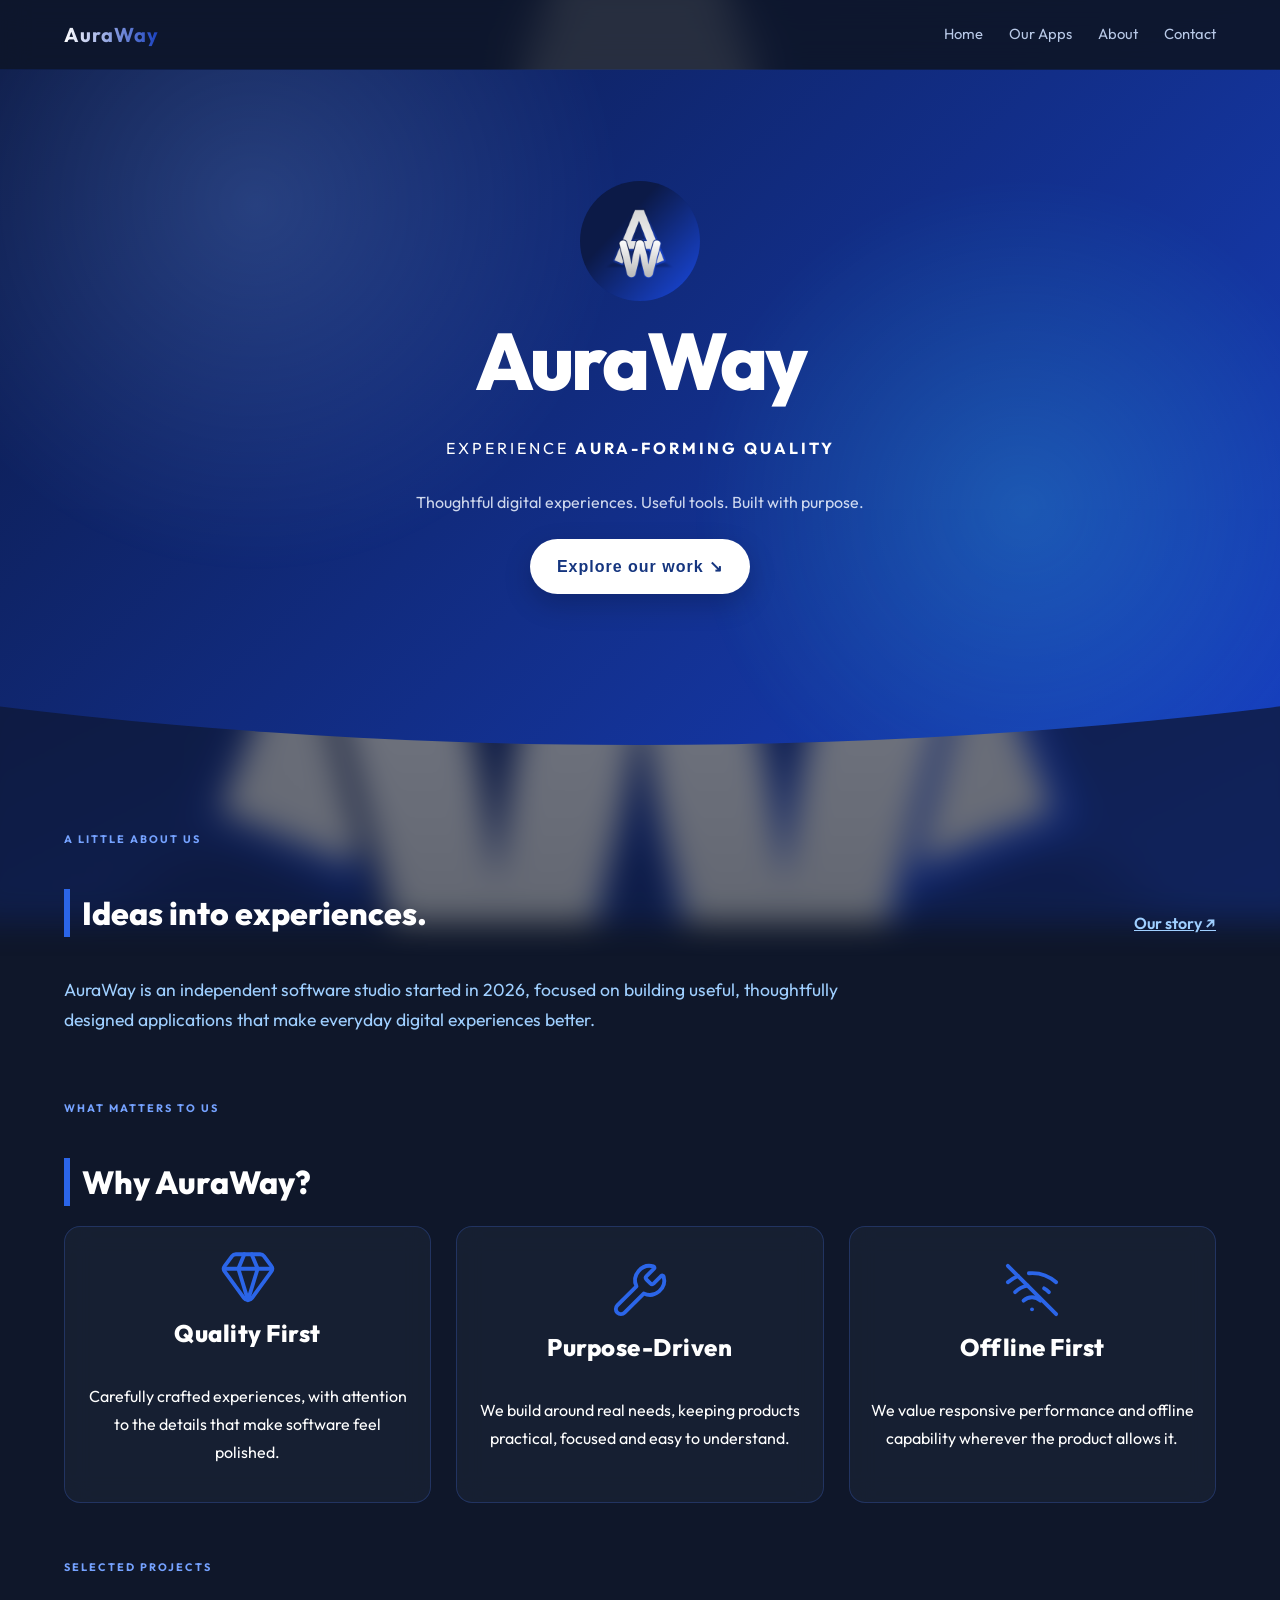
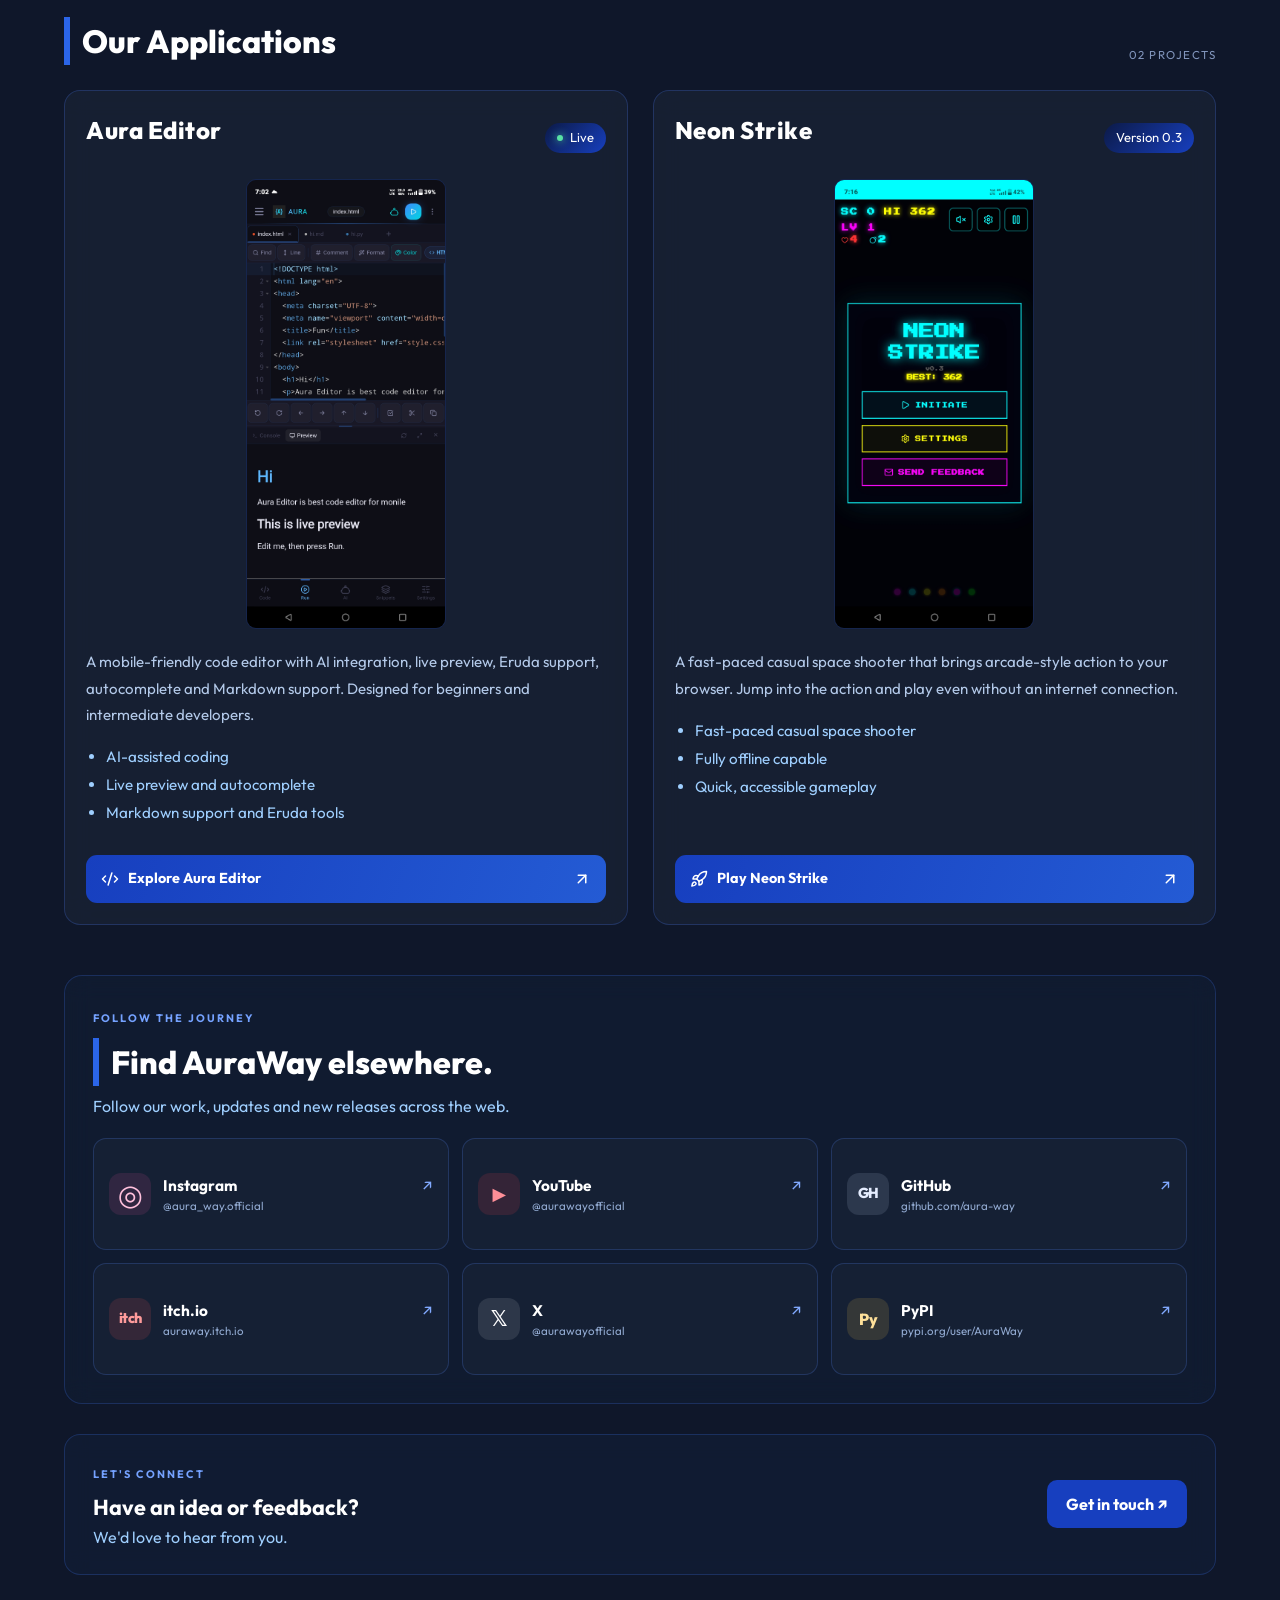
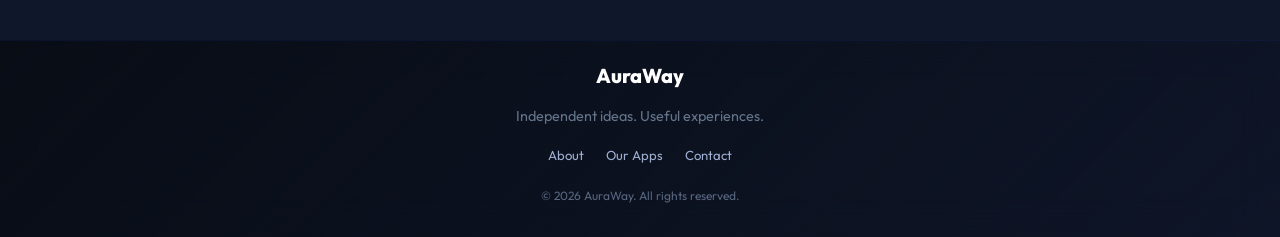
==== commit bec7da4b: "Add files via upload" ====
--- a/index.html
+++ b/index.html
@@ -3,46 +3,97 @@
 <head>
   <meta charset="UTF-8">
   <meta name="viewport" content="width=device-width, initial-scale=1.0">
-  <meta name="icon" content="aura_logo.png">
-  <meta name="description" content="AuraWay — Experience aura forming quality! Empowering developers and everyday users with meaningful software built to solve real challenges.">
+  <title>AuraWay — Useful Apps, Thoughtfully Built</title>
+  
+  <meta name="description" content="Discover AuraWay, an independent software studio building useful digital experiences. Explore Aura Editor, a mobile-friendly code editor, and Neon Strike, an offline space shooter.">
+  <meta name="robots" content="index, follow, max-image-preview:large">
+  <meta name="theme-color" content="#0f172a">
+  <link rel="canonical" href="https://aura-way.github.io/">
+
+  <!-- Open Graph / Facebook / LinkedIn -->
+  <meta property="og:type" content="website">
+  <meta property="og:url" content="https://aura-way.github.io/">
+  <meta property="og:title" content="AuraWay — Useful Apps, Thoughtfully Built">
+  <meta property="og:description" content="Explore useful digital experiences built with purpose. Meet Aura Editor and Neon Strike.">
+  <meta name="twitter:card" content="summary_large_image">
+  <meta name="twitter:title" content="AuraWay — Useful Apps, Thoughtfully Built">
+  <meta name="twitter:description" content="Useful digital experiences, built with purpose.">
+  <meta name="twitter:image" content="https://aura-way.github.io/aura_logo_big.png">
+  <meta property="og:image" content="https://aura-way.github.io/aura_logo_big.png">
+
+  <!-- Favicon -->
   <link rel="icon" type="image/png" href="aura_logo.png">
+
+  <!-- Schema.org JSON-LD Structured Data -->
+  <script type="application/ld+json">
+  {
+    "@context": "https://schema.org",
+    "@type": "Organization",
+    "name": "AuraWay",
+    "url": "https://aura-way.github.io/",
+    "logo": "https://aura-way.github.io/aura_logo_big.png",
+    "email": "auraway.dev@gmail.com",
+    "sameAs": [
+      "https://www.instagram.com/aura_way.official",
+      "https://youtube.com/@aurawayofficial",
+      "https://github.com/aura-way",
+      "https://auraway.itch.io/",
+      "https://x.com/aurawayofficial",
+      "https://pypi.org/user/AuraWay/"
+    ]
+  }
+  </script>
+  <script type="application/ld+json">
+  {"@context":"https://schema.org","@type":"ItemList","name":"AuraWay applications","itemListElement":[
+    {"@type":"ListItem","position":1,"item":{"@type":"SoftwareApplication","name":"Aura Editor","applicationCategory":"DeveloperApplication","operatingSystem":"Web","url":"https://aura-editor-web.netlify.app/"}},
+    {"@type":"ListItem","position":2,"item":{"@type":"VideoGame","name":"Neon Strike","gamePlatform":"Web browser","url":"https://n-strike.netlify.app/"}}
+  ]}
+  </script>
+
   <script src="lucide.min.js"></script>
-  <title>AuraWay</title>
+  <link rel="preconnect" href="https://fonts.googleapis.com">
+  <link rel="preconnect" href="https://fonts.gstatic.com" crossorigin>
+  <link href="https://fonts.googleapis.com/css2?family=Outfit:wght@400;500;600;700;800&display=swap" rel="stylesheet">
   <link rel="stylesheet" href="style.css">
 </head>
 <body>
   <!-- Isolated Performant Fixed Background Container Layer -->
   <div class="auraway-fixed-bg"></div>
   <header>
-    <h1>AuraWay</h1>
+    <h1><a href="./">AuraWay</a></h1>
+    <nav class="main-nav" id="main-nav" aria-label="Main navigation">
+      <a href="./">Home</a><a href="#web-apps">Our Apps</a><a href="about.html">About</a><a href="mailto:auraway.dev@gmail.com">Contact</a>
+    </nav>
+    <button class="menu-toggle" id="menu-toggle" aria-label="Toggle navigation" aria-expanded="false"><span></span><span></span><span></span></button>
   </header>
   <div class="intro">
     <img src="aura_logo_big.png" id="aura_logo" alt="AuraWay Logo">
     <h1>AuraWay</h1>
-    <p class="para">
-      Experience <b>Aura-Forming Quality</b>
-    </p>
-    <button onclick="document.getElementById('web-apps').scrollIntoView({behavior: 'smooth'})">Explore our work</button>
+    <p class="para">Experience <b>Aura-Forming Quality</b></p>
+    <p class="hero-description">Thoughtful digital experiences. Useful tools. Built with purpose.</p>
+    <button onclick="document.getElementById('web-apps').scrollIntoView({behavior: 'smooth'})">Explore our work <span aria-hidden="true">↘</span></button>
   </div>
 
   <div class="container">
 
-    <!-- About Section -->
+    <!-- About teaser -->
     <div class="about-section">
-      <h2 class="section-title">About</h2>
-      <p>
-        AuraWay is an independent studio dedicated to crafting high-quality, simple to complex, lightweight and useful applications. Everything built here is fully optimized, and completely free to access for everyone.
-      </p>
+      <div class="section-heading-row">
+        <div><span class="eyebrow">A LITTLE ABOUT US</span><h2 class="section-title">Ideas into experiences.</h2></div>
+        <a class="subtle-link" href="about.html">Our story ↗</a>
+      </div>
+      <p>AuraWay is an independent software studio started in 2026, focused on building useful, thoughtfully designed applications that make everyday digital experiences better.</p>
     </div>
-    <h2 class="section-title">Why We Stand Out ?</h2>
+    <span class="eyebrow">WHAT MATTERS TO US</span>
+    <h2 class="section-title">Why AuraWay?</h2>
     <div class="grid-container">
       <div class="card">
         <div class="column">
           <i data-lucide="gem" class="quality-icon"></i>
-          <h2 class="quality-text">Premium Quality</h2>
+          <h2 class="quality-text">Quality First</h2>
         </div>
         <p class="quality">
-          We always make software of premium and professionla quality that can form Aura.
+          Carefully crafted experiences, with attention to the details that make software feel polished.
         </p>
       </div>
       <div class="card quality-card">
@@ -51,7 +102,7 @@
           <h2 class="quality-text">Purpose-Driven</h2>
         </div>
         <p class="quality">
-          We build high-utility applications that solve real-world problems efficiently.
+          We build around real needs, keeping products practical, focused and easy to understand.
         </p>
       </div>
       <div class="card quality-card">
@@ -60,147 +111,78 @@
           <h2 class="quality-text">Offline First</h2>
         </div>
         <p class="quality">
-          We mostly focus on offline first apps.
+          We value responsive performance and offline capability wherever the product allows it.
         </p>
       </div>
     </div>
-    <!-- Web Apps Section -->
-    <h2 class="section-title" id="web-apps">Web Apps By Us</h2>
-    <div class="grid-container">
-
-      <!-- Neon Strike -->
-      <div class="card">
+    <!-- Featured applications -->
+    <div class="section-heading-row apps-heading">
+      <div><span class="eyebrow">SELECTED PROJECTS</span><h2 class="section-title" id="web-apps">Our Applications</h2></div>
+      <span class="project-count">02 PROJECTS</span>
+    </div>
+    <div class="grid-container app-grid">
+      <div class="card app-card">
         <div class="card-content">
-          <div class="row" style="justify-content: space-between; width: 100%; margin-bottom: 15px;">
-            <h2 style="margin: 0;">Neon Strike</h2>
-            <div class="app_status">
-              Version 1.0
-            </div>
+          <div class="row app-card-heading">
+            <h2>Aura Editor</h2><div class="app_status live-status"><span></span> Live</div>
           </div>
-          <img src="n-s.jpg" alt="Neon Strike Showcase">
-          <ul>
-            <li>Fast-paced casual space shooter game.</li>
-            <li>Fully offline capable.</li>
-          </ul>
+          <img src="a-editor.jpg">
+          <p class="app-summary">A mobile-friendly code editor with AI integration, live preview, Eruda support, autocomplete and Markdown support. Designed for beginners and intermediate developers.</p>
+          <ul class="feature-list"><li>AI-assisted coding</li><li>Live preview and autocomplete</li><li>Markdown support and Eruda tools</li></ul>
         </div>
-        <a href="https://n-strike.netlify.app" target="_blank">
-          <button>
-            <div class="row">
-              <i data-lucide="rocket"></i>
-              <span>Open App</span>
-            </div>
-          </button>
+        <a class="app-button" href="https://aura-editor-web.netlify.app/" target="_blank" rel="noopener noreferrer"><span><i data-lucide="code-2"></i> Explore Aura Editor</span><i data-lucide="arrow-up-right"></i></a>
+      </div>
+      <div class="card app-card">
+        <div class="card-content">
+          <div class="row app-card-heading">
+            <h2>Neon Strike</h2><div class="app_status">Version 0.3</div>
+          </div>
+          <img src="n-strike.jpg">
+          <p class="app-summary">A fast-paced casual space shooter that brings arcade-style action to your browser. Jump into the action and play even without an internet connection.</p>
+          <ul class="feature-list"><li>Fast-paced casual space shooter</li><li>Fully offline capable</li><li>Quick, accessible gameplay</li></ul>
+        </div>
+        <a class="app-button" href="https://n-strike.netlify.app/" target="_blank" rel="noopener noreferrer"><span><i data-lucide="rocket"></i> Play Neon Strike</span><i data-lucide="arrow-up-right"></i></a>
+      </div>
+    </div>
+    <section class="social-section" aria-labelledby="social-title">
+      <div class="social-heading">
+        <span class="eyebrow">FOLLOW THE JOURNEY</span>
+        <h2 class="section-title" id="social-title">Find AuraWay elsewhere.</h2>
+        <p>Follow our work, updates and new releases across the web.</p>
+      </div>
+      <div class="social-grid">
+        <a class="social-card" href="https://www.instagram.com/aura_way.official" target="_blank" rel="noopener noreferrer" aria-label="AuraWay on Instagram">
+          <span class="social-mark instagram-mark" aria-hidden="true">◎</span><span class="social-name">Instagram</span><span class="social-handle">@aura_way.official</span><span class="social-arrow" aria-hidden="true">↗</span>
+        </a>
+        <a class="social-card" href="https://youtube.com/@aurawayofficial" target="_blank" rel="noopener noreferrer" aria-label="AuraWay on YouTube">
+          <span class="social-mark youtube-mark" aria-hidden="true">▶</span><span class="social-name">YouTube</span><span class="social-handle">@aurawayofficial</span><span class="social-arrow" aria-hidden="true">↗</span>
+        </a>
+        <a class="social-card" href="https://github.com/aura-way" target="_blank" rel="noopener noreferrer" aria-label="AuraWay on GitHub">
+          <span class="social-mark github-mark" aria-hidden="true">GH</span><span class="social-name">GitHub</span><span class="social-handle">github.com/aura-way</span><span class="social-arrow" aria-hidden="true">↗</span>
+        </a>
+        <a class="social-card" href="https://auraway.itch.io/" target="_blank" rel="noopener noreferrer" aria-label="AuraWay on itch.io">
+          <span class="social-mark itch-mark" aria-hidden="true">itch</span><span class="social-name">itch.io</span><span class="social-handle">auraway.itch.io</span><span class="social-arrow" aria-hidden="true">↗</span>
+        </a>
+        <a class="social-card" href="https://x.com/aurawayofficial" target="_blank" rel="noopener noreferrer" aria-label="AuraWay on X">
+          <span class="social-mark x-mark" aria-hidden="true">𝕏</span><span class="social-name">X</span><span class="social-handle">@aurawayofficial</span><span class="social-arrow" aria-hidden="true">↗</span>
+        </a>
+        <a class="social-card" href="https://pypi.org/user/AuraWay/" target="_blank" rel="noopener noreferrer" aria-label="AuraWay on PyPI">
+          <span class="social-mark pypi-mark" aria-hidden="true">Py</span><span class="social-name">PyPI</span><span class="social-handle">pypi.org/user/AuraWay</span><span class="social-arrow" aria-hidden="true">↗</span>
         </a>
       </div>
-
-      <!-- Hidden Beast Converter Element Structure -->
-      <div class="notshow">
-        <div class="card-content">
-          <h2>Beast Converter</h2>
-          <img src="" alt="Beast Converter Showcase">
-          <ul>
-            <li>High-speed local audio converter.</li>
-            <li>Audio enhancements like bass boost and reverb.</li>
-            <li>Built-in audio metadata/tag editor.</li>
-          </ul>
-        </div>
-        <a href="https://beast-converter.netlify.app" target="_blank">
-          <button>
-            <div class="row">
-              <i data-lucide="rocket"></i>
-              <span>Open App</span>
-            </div>
-          </button>
-        </a>
-      </div>
-
-      <!-- Beast Editor -->
-      <div class="card">
-        <div class="card-content">
-          <div class="row" style="justify-content: space-between; width: 100%; margin-bottom: 15px;">
-            <h2 style="margin: 0;">Beast Editor</h2>
-            <div class="app_status">
-              Beta 0.8
-            </div>
-          </div>
-          <img src="b-ed.jpg" alt="Beast Editor Showcase">
-          <ul>
-            <li>Lightweight, lightning-fast mobile code editor.</li>
-            <li>Syntax highlighting for multiple languages.</li>
-            <li>Designed for offline development sessions.</li>
-          </ul>
-        </div>
-        <a href="https://beast-editor.netlify.app" target="_blank">
-          <button>
-            <div class="row">
-              <i data-lucide="rocket"></i>
-              <span>Open App</span>
-            </div>
-          </button>
-        </a>
-      </div>
-
-    </div>
-
-    <!-- Android Apps Section -->
-    <h2 class="section-title">Android Apps By Us</h2>
-    <div class="grid-container">
-      <!-- UltraShare -->
-      <div class="card">
-        <div class="card-content">
-          <div class="row" style="justify-content: space-between; width: 100%; margin-bottom: 15px;">
-            <h2 style="margin: 0;">UltraShare</h2>
-            <div class="app_status">
-              Under Dev
-            </div>
-          </div>
-          <img src="ultsh.jpg" alt="UltraShare Showcase">
-          <ul>
-            <li>Local peer-to-peer file transfer over Wi-Fi.</li>
-            <li>Blazing fast speeds up to 500 MB/s.</li>
-          </ul>
-        </div>
-      </div>
-
-      <!-- Eye Protection -->
-      <div class="card">
-        <div class="card-content">
-          <div class="row" style="justify-content: space-between; width: 100%; margin-bottom: 15px;">
-            <h2 style="margin: 0;">Eye Protection</h2>
-            <div class="app_status">
-              Under Dev
-            </div>
-          </div>
-          <img src="eye-pt.jpg" alt="Eye Protection Showcase">
-          <ul>
-            <li>Protects your vision during extended screen sessions.</li>
-            <li>Customized blink reminders and interval timers.</li>
-            <li>Includes a handy home-screen widget toggle.</li>
-          </ul>
-        </div>
-        <button onclick="down_load('ep.apk')" class="notshow">
-          <div class="row">
-            <i data-lucide="download"></i>
-            <span>Download From Galaxy Store</span>
-          </div>
-        </button>
-      </div>
+    </section>
+    <div class="contact-strip">
+      <div><span class="eyebrow">LET'S CONNECT</span><h2>Have an idea or feedback?</h2><p>We'd love to hear from you.</p></div>
+      <a class="contact-button" href="mailto:auraway.dev@gmail.com">Get in touch ↗</a>
     </div>
   </div>
   <footer>
-    <p>
-      For Contact: auraway.dev@gmail.com
-    </p>
-    <p id="cop">
-      &copy; 2026 AuraWay
-    </p>
+    <a class="footer-brand" href="./">AuraWay</a>
+    <p>Independent ideas. Useful experiences.</p>
+    <div class="footer-links"><a href="about.html">About</a><a href="#web-apps">Our Apps</a><a href="mailto:auraway.dev@gmail.com">Contact</a></div>
+    <p class="copyright">© <span id="year">2026</span> AuraWay. All rights reserved.</p>
   </footer>
-  <script src="app.js"></script>
-  <script>
-    // Initialize Lucide icons seamlessly inside document lifecycle context
-    if (typeof lucide !== 'undefined') {
-      lucide.createIcons();
-    }
-  </script>
+  <script src="app.js" defer></script>
+
 </body>
-</html>
+</html>
--- a/style.css
+++ b/style.css
@@ -302,4 +302,189 @@
 }
 .quality-card{
   gap: 0px;
-}+}
+
+/* AuraWay classic-theme polish: original palette, curved intro and glass cards retained. */
+:root { --accent-two:#2b65e8; }
+html { scroll-behavior:smooth; scroll-padding-top:85px; }
+body { font-family:'Outfit','Segoe UI',system-ui,sans-serif; }
+header { position:sticky; top:0; justify-content:space-between; padding:0 5%; background:rgba(15,23,42,.72); }
+header h1 a { color:inherit; text-decoration:none; }
+.main-nav { display:flex; align-items:center; gap:26px; }
+.main-nav a { color:#b8c9e7; font-size:.92rem; text-decoration:none; transition:color .2s; }
+.main-nav a:hover { color:#fff; }
+.menu-toggle { display:none; background:transparent; border:0; padding:8px; }
+.menu-toggle span { display:block; width:23px; height:2px; margin:5px 0; background:#fff; border-radius:2px; }
+.intro { min-height:75vh; height:auto; position:relative; isolation:isolate; overflow:hidden; padding:60px 20px 100px; }
+.intro:before { content:""; position:absolute; inset:0; z-index:-1; opacity:.2; background:radial-gradient(circle at 20% 20%,#8bbaff,transparent 32%),radial-gradient(circle at 80% 65%,#3ee4ff,transparent 30%); }
+.intro-kicker { margin:20px 0 4px; font-size:.68rem; letter-spacing:3px; color:#c5d8ff; font-weight:700; }
+.intro h1 { font-family:'Outfit',sans-serif; font-size:clamp(3.2rem,8vw,5rem); letter-spacing:-3px; }
+.para { font-family:'Outfit',sans-serif; }
+.hero-description { color:rgba(239,245,255,.85); margin:0 0 25px; font-size:1rem; }
+.intro button { width:auto; min-width:220px; padding:0 25px; border:1px solid rgba(255,255,255,.25); background:#fff; color:#15357f; box-shadow:0 10px 28px rgba(0,0,0,.2); }
+.intro button:hover { transform:translateY(-3px); box-shadow:0 14px 32px rgba(0,0,0,.25); }
+.container { max-width:1160px; }
+.section-heading-row { display:flex; justify-content:space-between; align-items:end; gap:20px; }
+.eyebrow { display:inline-block; color:#75a2ff; font-size:.68rem; font-weight:700; letter-spacing:2px; }
+.subtle-link { color:#9fcfff; padding-bottom:22px; font-weight:600; }
+.card { backdrop-filter:blur(13px); -webkit-backdrop-filter:blur(13px); border-color:rgba(65,108,220,.28); }
+.card:hover { border-color:rgba(75,130,255,.75); box-shadow:0 16px 34px rgba(0,0,0,.22),0 0 25px rgba(23,63,191,.1); }
+.quality-icon { width:58px; height:58px; stroke-width:1.6; }
+.quality-card { min-height:205px; justify-content:center; }
+.quality-text { font-size:1.2rem; }
+.quality { line-height:1.75; }
+.apps-heading { margin-bottom:5px; }
+.project-count { color:#8296bd; font-size:.72rem; letter-spacing:1.5px; padding-bottom:22px; }
+.app-grid { grid-template-columns:repeat(2,minmax(0,1fr)); align-items:stretch; }
+.app-card { min-width:0; padding:21px; }
+.card-content { display:flex; flex-direction:column; height:100%; }
+.app-card-heading { width:100%; justify-content:space-between; align-items:center; margin-bottom:16px; gap:10px; }
+.app-card-heading h3 { font-size:1.4rem; margin:0; }
+.app_status { white-space:nowrap; }
+.live-status { gap:7px; }
+.live-status span { width:6px; height:6px; border-radius:50%; background:#58e1a4; box-shadow:0 0 8px #58e1a4; }
+.app-preview { width:100%; height:220px; overflow:hidden; border-radius:12px; margin:0 auto 18px; border:1px solid rgba(75,126,235,.28); position:relative; }
+.editor-preview { background:radial-gradient(circle at 55% 45%,rgba(47,94,180,.5),transparent 60%),#101a30; padding:24px 12%; }
+.preview-top { height:28px; background:#263957; border-radius:8px 8px 0 0; display:flex; align-items:center; gap:5px; padding:0 10px; }
+.preview-top>span { width:6px; height:6px; border-radius:50%; background:#88a9e8; }
+.preview-top small { margin-left:10px; color:#c4d5f5; font-size:.62rem; }
+.preview-code { display:flex; gap:17px; height:140px; background:rgba(8,15,29,.94); padding:13px; font:.72rem/1.9 monospace; }
+.line-no { color:#64799c; text-align:right; }
+.preview-code code { color:#d7e5ff; }
+.preview-code i { color:#65d9e8; font-style:normal; }
+.preview-code b { color:#b4a0ff; font-weight:400; }
+.preview-code strong { color:#6ea5ff; }
+.preview-code em { color:#7187aa; font-style:normal; }
+.preview-bottom { display:flex; justify-content:space-between; background:#1b2a45; color:#8edcb8; font-size:.58rem; padding:5px 10px; }
+.preview-bottom span { color:#9cb0d1; }
+.neon-preview { background:radial-gradient(ellipse at 50% 40%,#36328c,#111a3b 65%,#0c142b); display:grid; place-items:center; }
+.neon-preview:before { content:""; position:absolute; inset:0; opacity:.2; background-image:linear-gradient(rgba(103,136,255,.35) 1px,transparent 1px),linear-gradient(90deg,rgba(103,136,255,.35) 1px,transparent 1px); background-size:30px 30px; transform:perspective(180px) rotateX(30deg) scale(1.4); transform-origin:bottom; }
+.neon-stars { position:absolute; top:17px; left:20px; color:#d6dcff; letter-spacing:8px; }
+.neon-planet { position:absolute; width:115px; height:115px; border-radius:50%; right:15%; top:35px; background:radial-gradient(circle at 30% 25%,#f58bde,#9a4bc6 48%,#302c80 75%); box-shadow:0 0 38px rgba(204,85,255,.45); }
+.neon-title { position:relative; z-index:1; text-align:center; font-size:2.4rem; line-height:.9; letter-spacing:5px; font-weight:800; text-shadow:0 0 18px #b44cff; }
+.neon-title b { color:#6ef0ff; }
+.neon-ship { position:absolute; left:19%; bottom:39px; color:#7bf2ff; font-size:2.1rem; transform:rotate(-15deg); filter:drop-shadow(0 0 10px #37dfff); }
+.neon-laser { position:absolute; width:80px; height:2px; left:28%; bottom:80px; transform:rotate(-35deg); background:#6af1ff; box-shadow:0 0 12px #6af1ff; }
+.app-summary { color:#b3c9e9; line-height:1.75; font-size:.94rem; margin:0 0 13px; }
+.feature-list { color:#9fcfff; padding-left:19px; margin:0 0 22px; font-size:.88rem; }
+.feature-list li { margin:5px 0; }
+.app-button { min-height:48px; width:100%; border-radius:11px; padding:0 15px; display:flex; align-items:center; justify-content:space-between; gap:10px; background:linear-gradient(110deg,#173fbf,#245bd4); color:#fff; font-weight:700; font-size:.9rem; transition:.2s ease; margin-top:auto; }
+.app-button span { display:inline-flex; align-items:center; gap:9px; }
+.app-button svg { width:18px; height:18px; }
+.app-button:hover { background:linear-gradient(110deg,#2455d5,#3474ed); transform:translateY(-2px); }
+.contact-strip { display:flex; align-items:center; justify-content:space-between; gap:20px; padding:25px 28px; margin:10px 0 25px; border:1px solid rgba(56,102,211,.28); border-radius:16px; background:rgba(18,31,55,.62); backdrop-filter:blur(12px); }
+.contact-strip h2 { margin:7px 0 2px; font-size:1.35rem; }
+.contact-strip p { margin:0; color:#9fcfff; }
+.contact-button { display:inline-flex; gap:12px; align-items:center; padding:12px 19px; border-radius:10px; background:#173fbf; font-weight:700; white-space:nowrap; text-decoration: none; color: white;}
+.footer-brand { color:white; font-weight:800; font-size:1.25rem; text-decoration:none; }
+.footer-links { display:flex; gap:22px; margin:4px 0 10px; }
+.footer-links a { color:#9eafd0; text-decoration:none; font-size:.82rem; }
+.copyright { font-size:.75rem; color:#586781; }
+.about-page { padding-top:45px; }
+.about-hero { text-align:center; padding:50px 15px 60px; margin-bottom:35px; background:linear-gradient(135deg,rgba(12,26,71,.58),rgba(23,63,191,.2)); border:1px solid rgba(69,112,224,.2); border-radius:20px; backdrop-filter:blur(12px); }
+.about-hero h1 { font-size:clamp(2.6rem,7vw,4.2rem); margin:10px 0; letter-spacing:-2px; }
+.about-hero h1 span { color:#7ba7ff; }
+.about-hero p { max-width:680px; margin:0 auto; color:#b6d5ff; font-size:1.05rem; }
+.about-values { margin:55px 0; }
+.about-values .card { min-height:175px; justify-content:flex-start; }
+.about-values .card h3 { margin:8px 0; font-size:1.15rem; }
+.about-values .quality-icon { width:42px; height:42px; }
+.about-contact { max-width:650px; margin:50px auto 35px; text-align:center; }
+.about-contact h2 { font-size:1.7rem; margin:8px 0; }
+.about-contact p { color:var(--muted); }
+.about-contact .app-button { max-width:230px; margin:8px auto 0; }
+@media(max-width:720px) {
+  header { padding:0 5%; }
+  .menu-toggle { display:block; }
+  .main-nav { display:none; position:absolute; top:69px; left:0; right:0; padding:17px 6% 22px; flex-direction:column; align-items:flex-start; gap:17px; background:rgba(15,23,42,.97); border-bottom:1px solid var(--line); }
+  .main-nav.open { display:flex; }
+  .intro { min-height:680px; padding-top:55px; clip-path:ellipse(190% 100% at 50% 0%); }
+  .app-grid { grid-template-columns:1fr; }
+  .section-heading-row { align-items:flex-start; }
+  .contact-strip { align-items:flex-start; flex-direction:column; }
+  .contact-button { width:100%; justify-content:center; }
+}
+@media(max-width:420px) {
+  .intro h1 { letter-spacing:-2px; }
+  .intro-kicker { letter-spacing:2px; font-size:.62rem; }
+  .para { font-size:.82rem; letter-spacing:1.7px; }
+  .hero-description { font-size:.92rem; }
+  .app-card { padding:16px; }
+  .app-card-heading h3 { font-size:1.22rem; }
+}
+@media(prefers-reduced-motion:reduce) { *,*::before,*::after { scroll-behavior:auto!important; animation-duration:.01ms!important; transition-duration:.01ms!important; } }
+
+
+/* AuraWay social profiles — matching the existing glassmorphism theme. */
+.social-section {
+  margin: 18px 0 30px;
+  padding: 28px;
+  border: 1px solid rgba(56,102,211,.28);
+  border-radius: 18px;
+  background: rgba(18,31,55,.52);
+  -webkit-backdrop-filter: blur(13px);
+  backdrop-filter: blur(13px);
+}
+.social-heading { margin-bottom: 20px; }
+.social-heading .section-title { margin-top: 10px; margin-bottom: 8px; }
+.social-heading p { margin: 0; color: #9fcfff; }
+.social-grid {
+  display: grid;
+  grid-template-columns: repeat(3, minmax(0, 1fr));
+  gap: 13px;
+}
+.social-card {
+  position: relative;
+  min-width: 0;
+  min-height: 112px;
+  display: grid;
+  grid-template-columns: 42px minmax(0, 1fr) auto;
+  grid-template-rows: auto auto;
+  align-items: center;
+  column-gap: 12px;
+  padding: 15px;
+  border: 1px solid rgba(75,126,235,.24);
+  border-radius: 13px;
+  background: rgba(30,41,59,.48);
+  color: #fff;
+  text-decoration: none;
+  transition: transform .2s ease, border-color .2s ease, background .2s ease, box-shadow .2s ease;
+}
+.social-card:hover {
+  transform: translateY(-3px);
+  border-color: rgba(95,145,255,.72);
+  background: rgba(35,53,86,.76);
+  box-shadow: 0 12px 26px rgba(0,0,0,.18), 0 0 20px rgba(23,63,191,.12);
+}
+.social-card:focus-visible { outline: 2px solid #8bb5ff; outline-offset: 3px; }
+.social-mark {
+  grid-column: 1;
+  grid-row: 1 / span 2;
+  width: 42px;
+  height: 42px;
+  display: grid;
+  place-items: center;
+  border-radius: 12px;
+  background: rgba(91,132,210,.16);
+  color: #dce8ff;
+  font-size: 1.25rem;
+  font-weight: 800;
+  letter-spacing: -.5px;
+}
+.instagram-mark { color: #ffc0dc; background: rgba(214,74,145,.14); font-size: 1.8rem; }
+.youtube-mark { color: #ff8f98; background: rgba(255,55,75,.13); font-size: 1.1rem; }
+.github-mark { color: #e5edff; background: rgba(190,205,235,.13); font-size: .9rem; }
+.itch-mark { color: #ff9b9b; background: rgba(255,80,80,.13); font-size: .9rem; }
+.x-mark { color: #fff; background: rgba(255,255,255,.1); font-size: 1.3rem; }
+.pypi-mark { color: #ffe19a; background: rgba(255,199,75,.13); font-size: 1rem; }
+.social-name { grid-column: 2; grid-row: 1; align-self: end; font-size: .96rem; font-weight: 700; }
+.social-handle { grid-column: 2 / span 2; grid-row: 2; align-self: start; min-width: 0; color: #91a9d0; font-size: .72rem; overflow-wrap: anywhere; }
+.social-arrow { grid-column: 3; grid-row: 1; align-self: end; color: #82aaff; font-size: 1rem; }
+@media(max-width:900px) {
+  .social-grid { grid-template-columns: repeat(2, minmax(0, 1fr)); }
+}
+@media(max-width:520px) {
+  .social-section { padding: 20px 15px; }
+  .social-grid { grid-template-columns: 1fr; gap: 10px; }
+  .social-card { min-height: 84px; }
+}
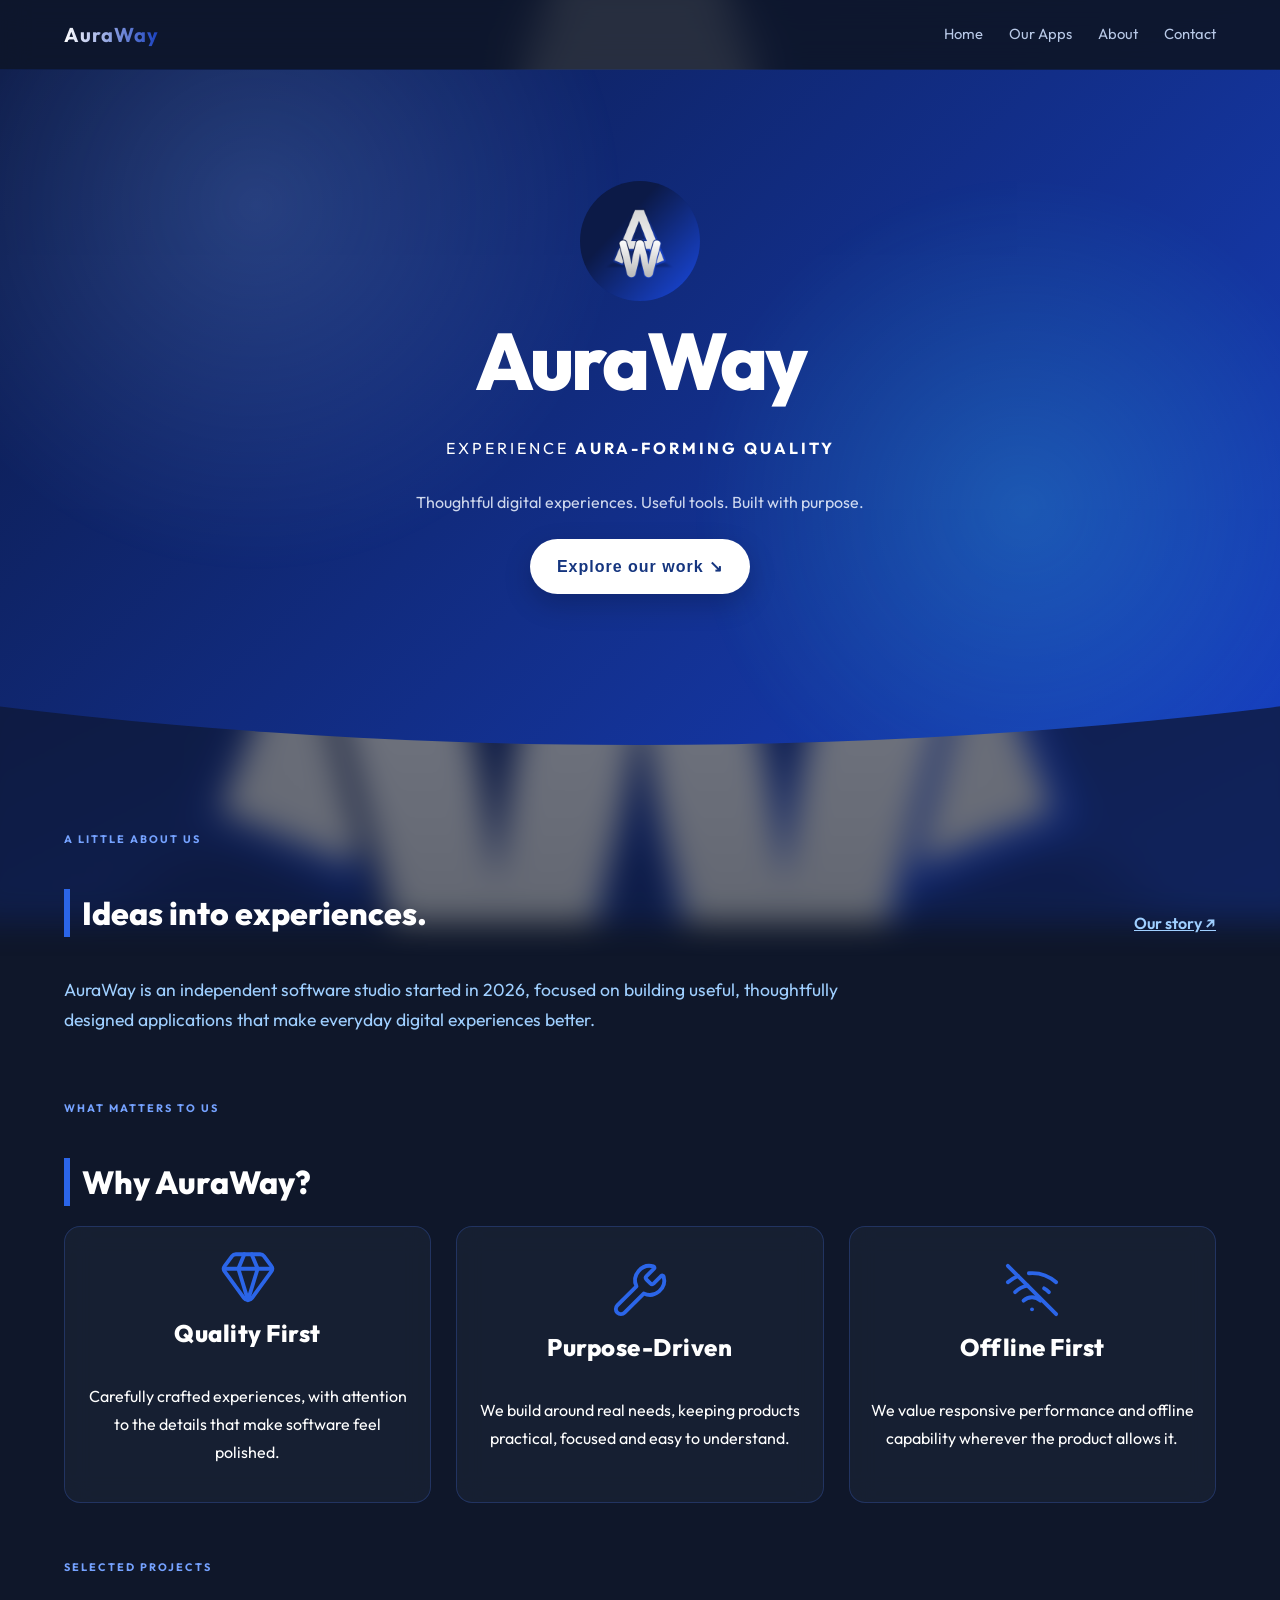
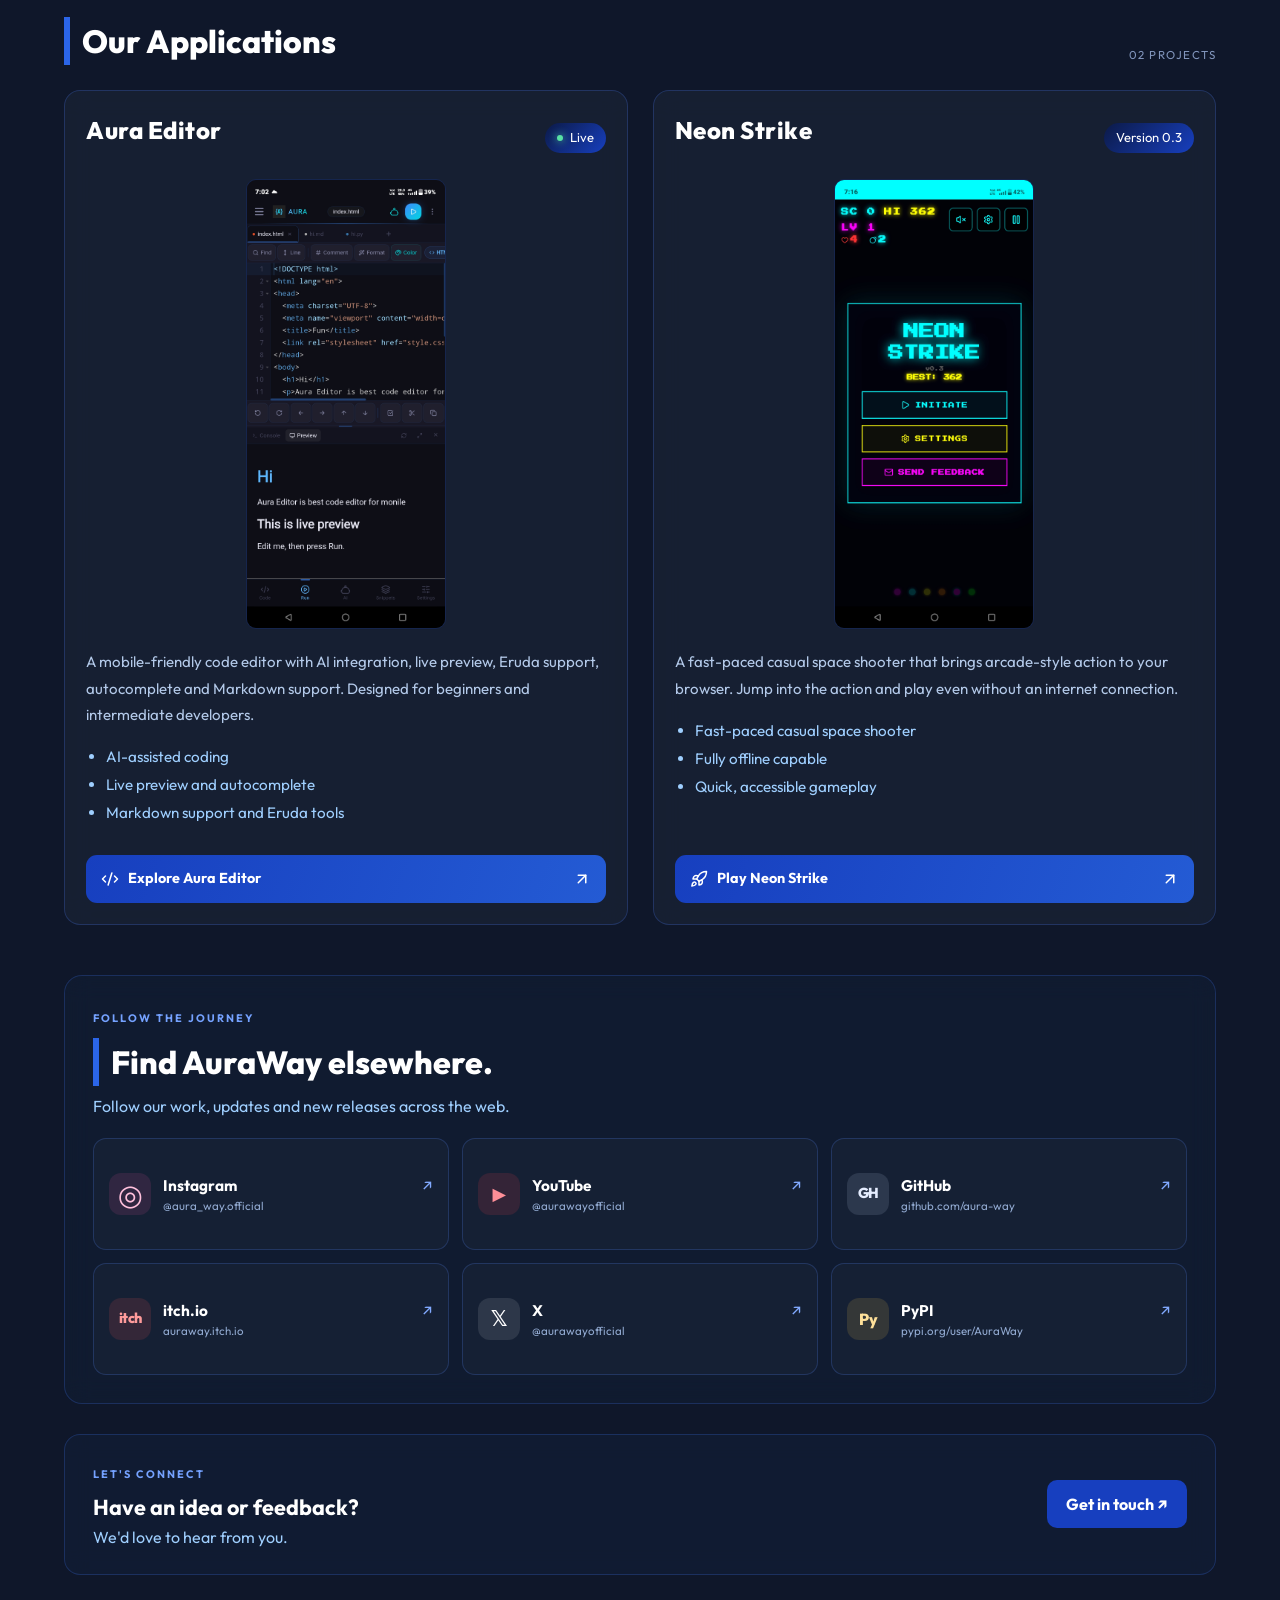
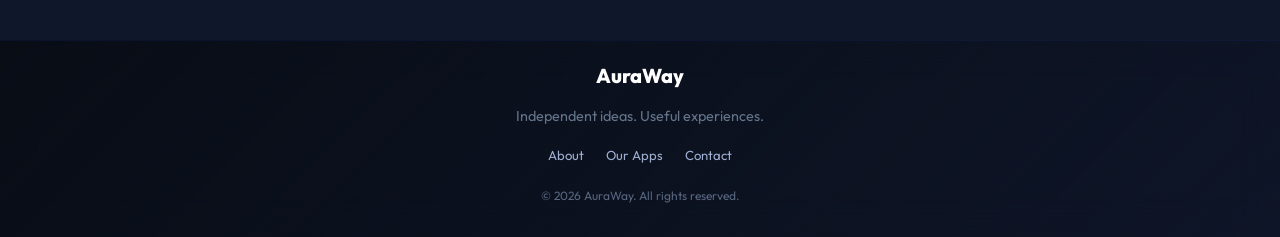
==== commit dec7f8c8: "Add Google site verification meta tag" ====
--- a/index.html
+++ b/index.html
@@ -4,7 +4,7 @@
   <meta charset="UTF-8">
   <meta name="viewport" content="width=device-width, initial-scale=1.0">
   <title>AuraWay — Useful Apps, Thoughtfully Built</title>
-  
+  <meta name="google-site-verification" content="XEWoOoARTDMVefVN7LNhreqo_-pSs8k2AlLd_PXxQpo" />
   <meta name="description" content="Discover AuraWay, an independent software studio building useful digital experiences. Explore Aura Editor, a mobile-friendly code editor, and Neon Strike, an offline space shooter.">
   <meta name="robots" content="index, follow, max-image-preview:large">
   <meta name="theme-color" content="#0f172a">
@@ -185,4 +185,4 @@
   <script src="app.js" defer></script>
 
 </body>
-</html>+</html>
--- a/style.css
+++ b/style.css
@@ -5,6 +5,7 @@
   --bg: #0f172a;
   --card-bg: #1e293b;
 }
+
 
 * {
   box-sizing: border-box;
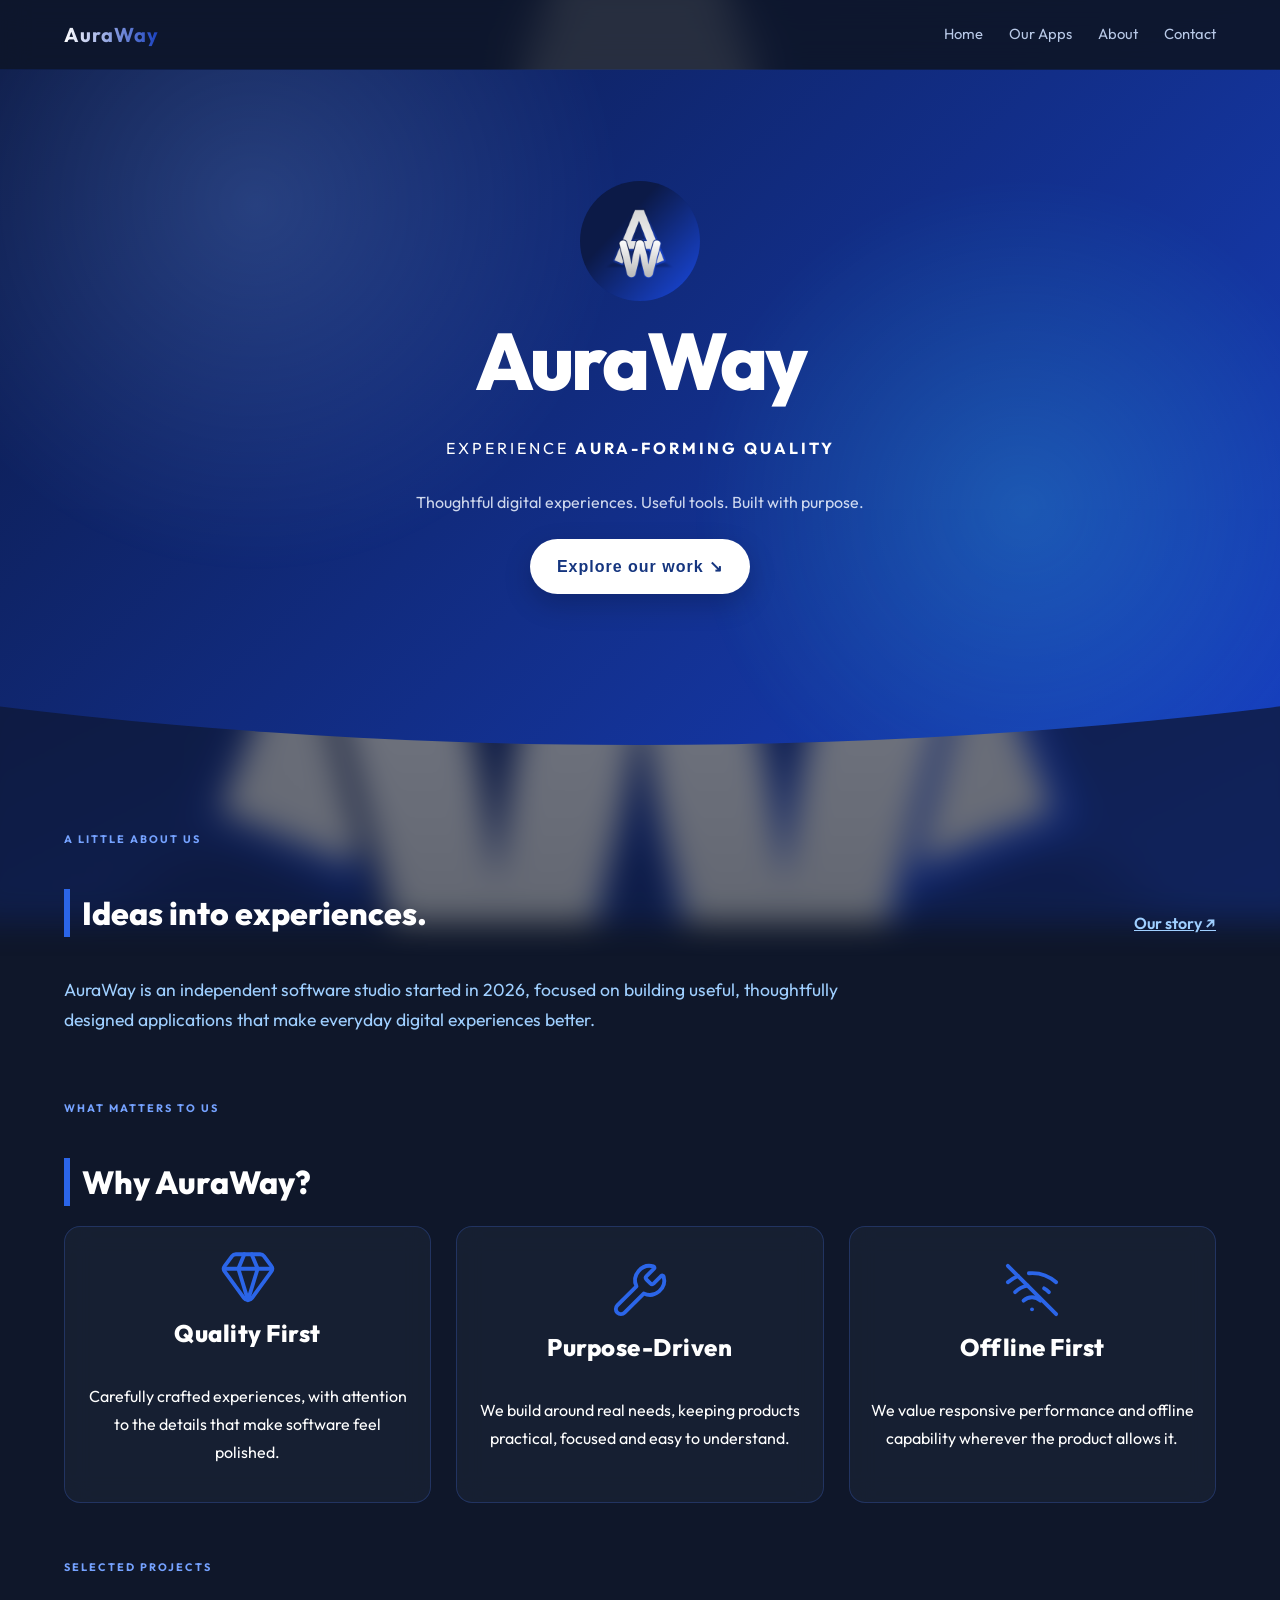
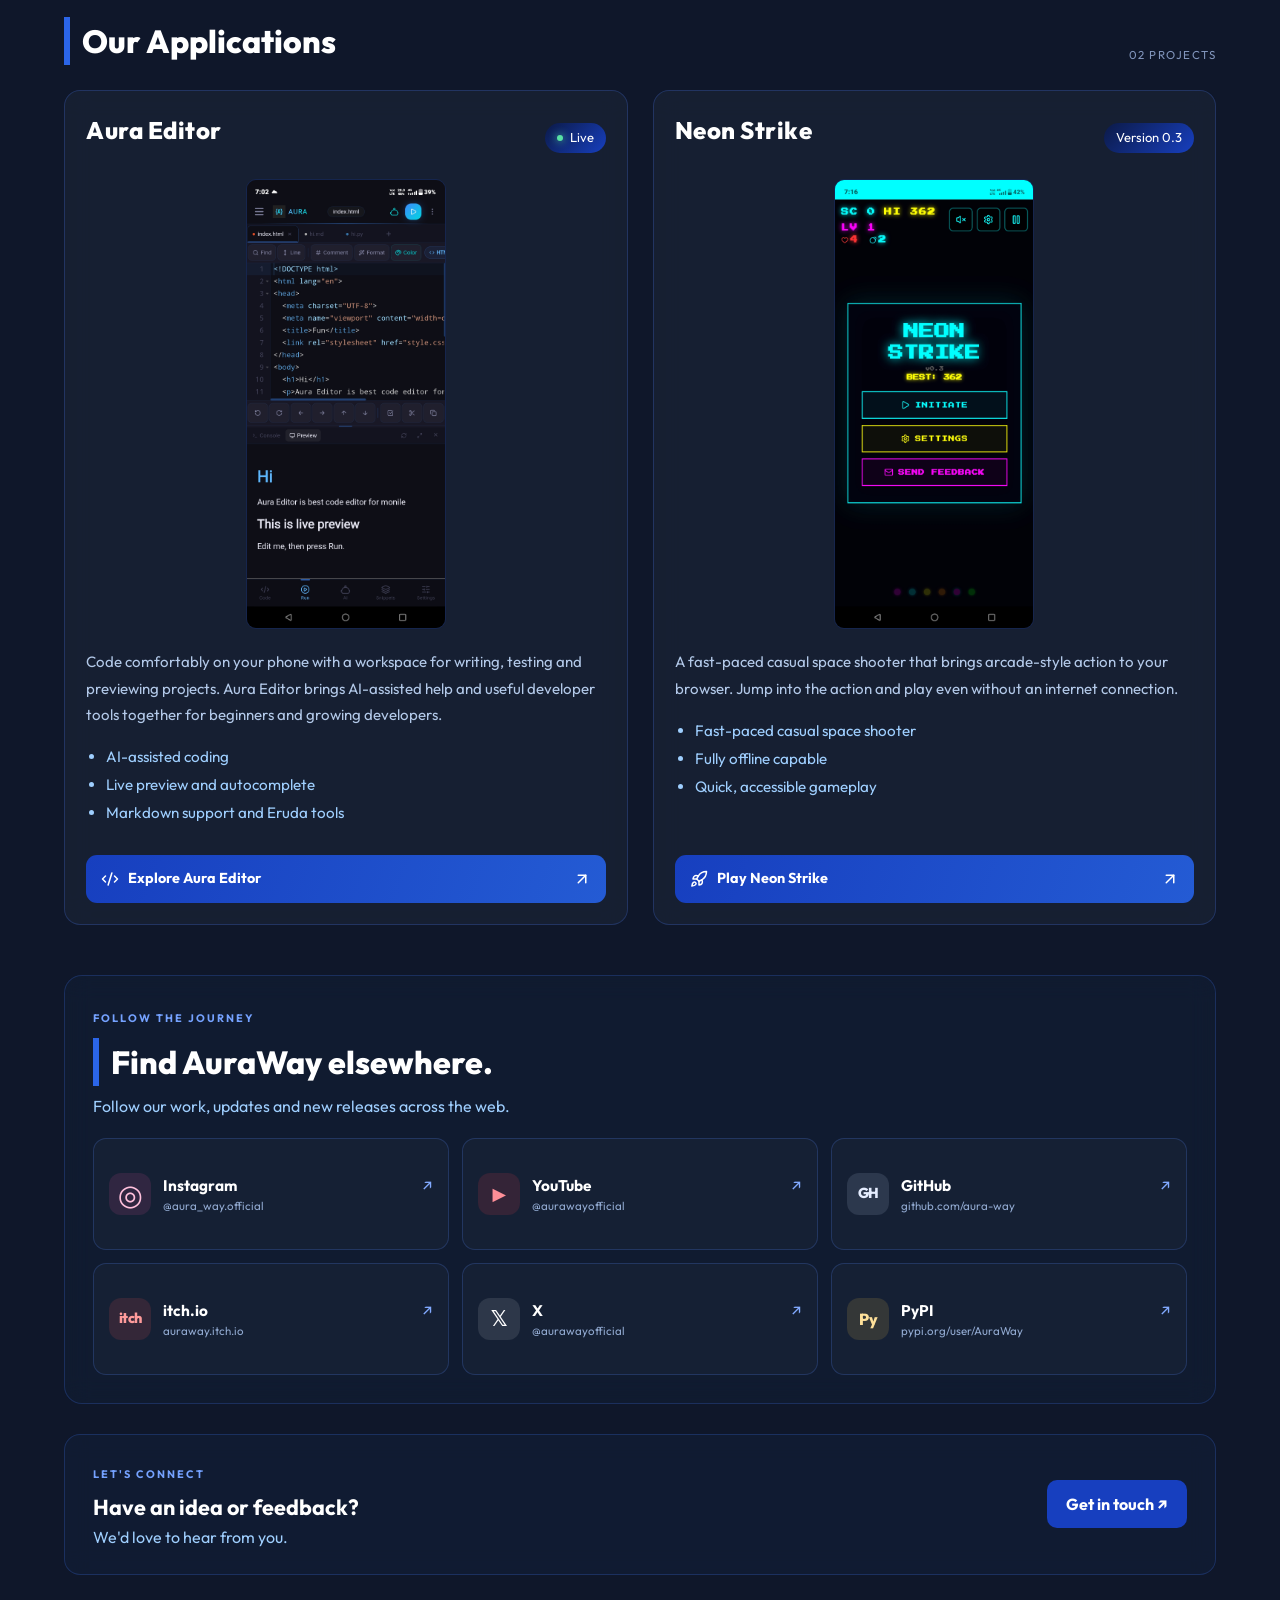
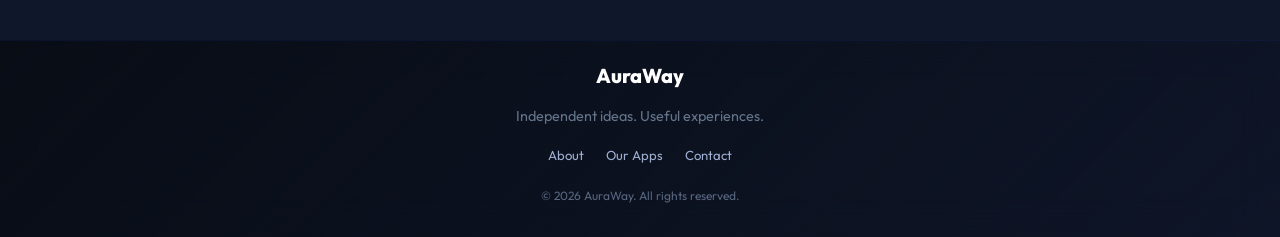
==== commit d59313c0: "Update index.html" ====
--- a/index.html
+++ b/index.html
@@ -5,24 +5,37 @@
   <meta name="viewport" content="width=device-width, initial-scale=1.0">
   <title>AuraWay — Useful Apps, Thoughtfully Built</title>
   <meta name="google-site-verification" content="XEWoOoARTDMVefVN7LNhreqo_-pSs8k2AlLd_PXxQpo" />
-  <meta name="description" content="Discover AuraWay, an independent software studio building useful digital experiences. Explore Aura Editor, a mobile-friendly code editor, and Neon Strike, an offline space shooter.">
+  <meta name="description" content="AuraWay is an independent software studio creating practical digital products, including Aura Editor, a mobile coding workspace, and Neon Strike, an offline space shooter.">
   <meta name="robots" content="index, follow, max-image-preview:large">
   <meta name="theme-color" content="#0f172a">
   <link rel="canonical" href="https://aura-way.github.io/">
 
   <!-- Open Graph / Facebook / LinkedIn -->
   <meta property="og:type" content="website">
+  <meta property="og:site_name" content="AuraWay">
   <meta property="og:url" content="https://aura-way.github.io/">
   <meta property="og:title" content="AuraWay — Useful Apps, Thoughtfully Built">
-  <meta property="og:description" content="Explore useful digital experiences built with purpose. Meet Aura Editor and Neon Strike.">
+  <meta property="og:description" content="AuraWay is an independent software studio creating practical digital products, including Aura Editor and Neon Strike.">
   <meta name="twitter:card" content="summary_large_image">
   <meta name="twitter:title" content="AuraWay — Useful Apps, Thoughtfully Built">
-  <meta name="twitter:description" content="Useful digital experiences, built with purpose.">
+  <meta name="twitter:description" content="AuraWay is an independent software studio creating practical digital products, including Aura Editor and Neon Strike.">
   <meta name="twitter:image" content="https://aura-way.github.io/aura_logo_big.png">
   <meta property="og:image" content="https://aura-way.github.io/aura_logo_big.png">
 
   <!-- Favicon -->
-  <link rel="icon" type="image/png" href="aura_logo.png">
+  <link rel="icon" type="image/png" sizes="512x512" href="aura_favicon.png">
+  <link rel="apple-touch-icon" href="aura_favicon.png">
+
+  <!-- Website identity for Google Search -->
+  <script type="application/ld+json">
+  {
+    "@context": "https://schema.org",
+    "@type": "WebSite",
+    "name": "AuraWay",
+    "alternateName": ["Aura Way", "aura-way.github.io"],
+    "url": "https://aura-way.github.io/"
+  }
+  </script>
 
   <!-- Schema.org JSON-LD Structured Data -->
   <script type="application/ld+json">
@@ -127,7 +140,7 @@
             <h2>Aura Editor</h2><div class="app_status live-status"><span></span> Live</div>
           </div>
           <img src="a-editor.jpg">
-          <p class="app-summary">A mobile-friendly code editor with AI integration, live preview, Eruda support, autocomplete and Markdown support. Designed for beginners and intermediate developers.</p>
+          <p class="app-summary">Code comfortably on your phone with a workspace for writing, testing and previewing projects. Aura Editor brings AI-assisted help and useful developer tools together for beginners and growing developers.</p>
           <ul class="feature-list"><li>AI-assisted coding</li><li>Live preview and autocomplete</li><li>Markdown support and Eruda tools</li></ul>
         </div>
         <a class="app-button" href="https://aura-editor-web.netlify.app/" target="_blank" rel="noopener noreferrer"><span><i data-lucide="code-2"></i> Explore Aura Editor</span><i data-lucide="arrow-up-right"></i></a>
